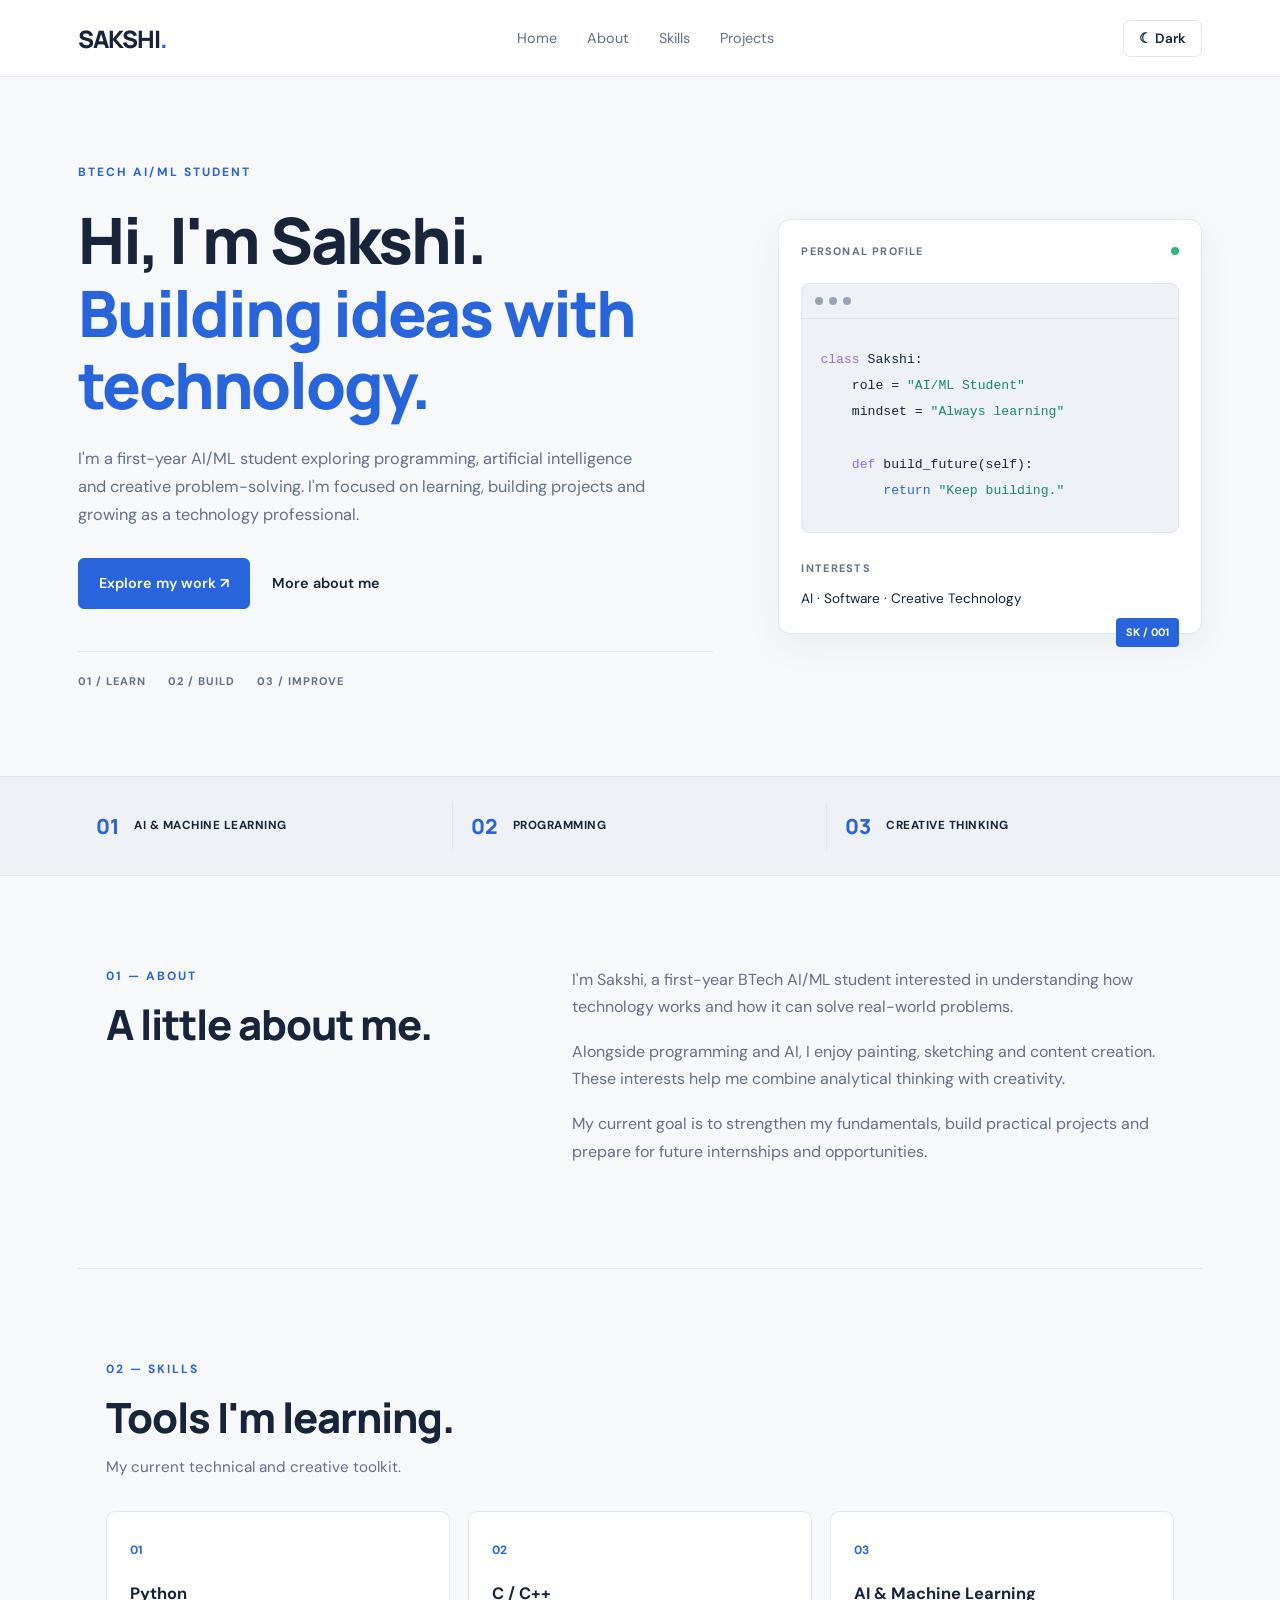
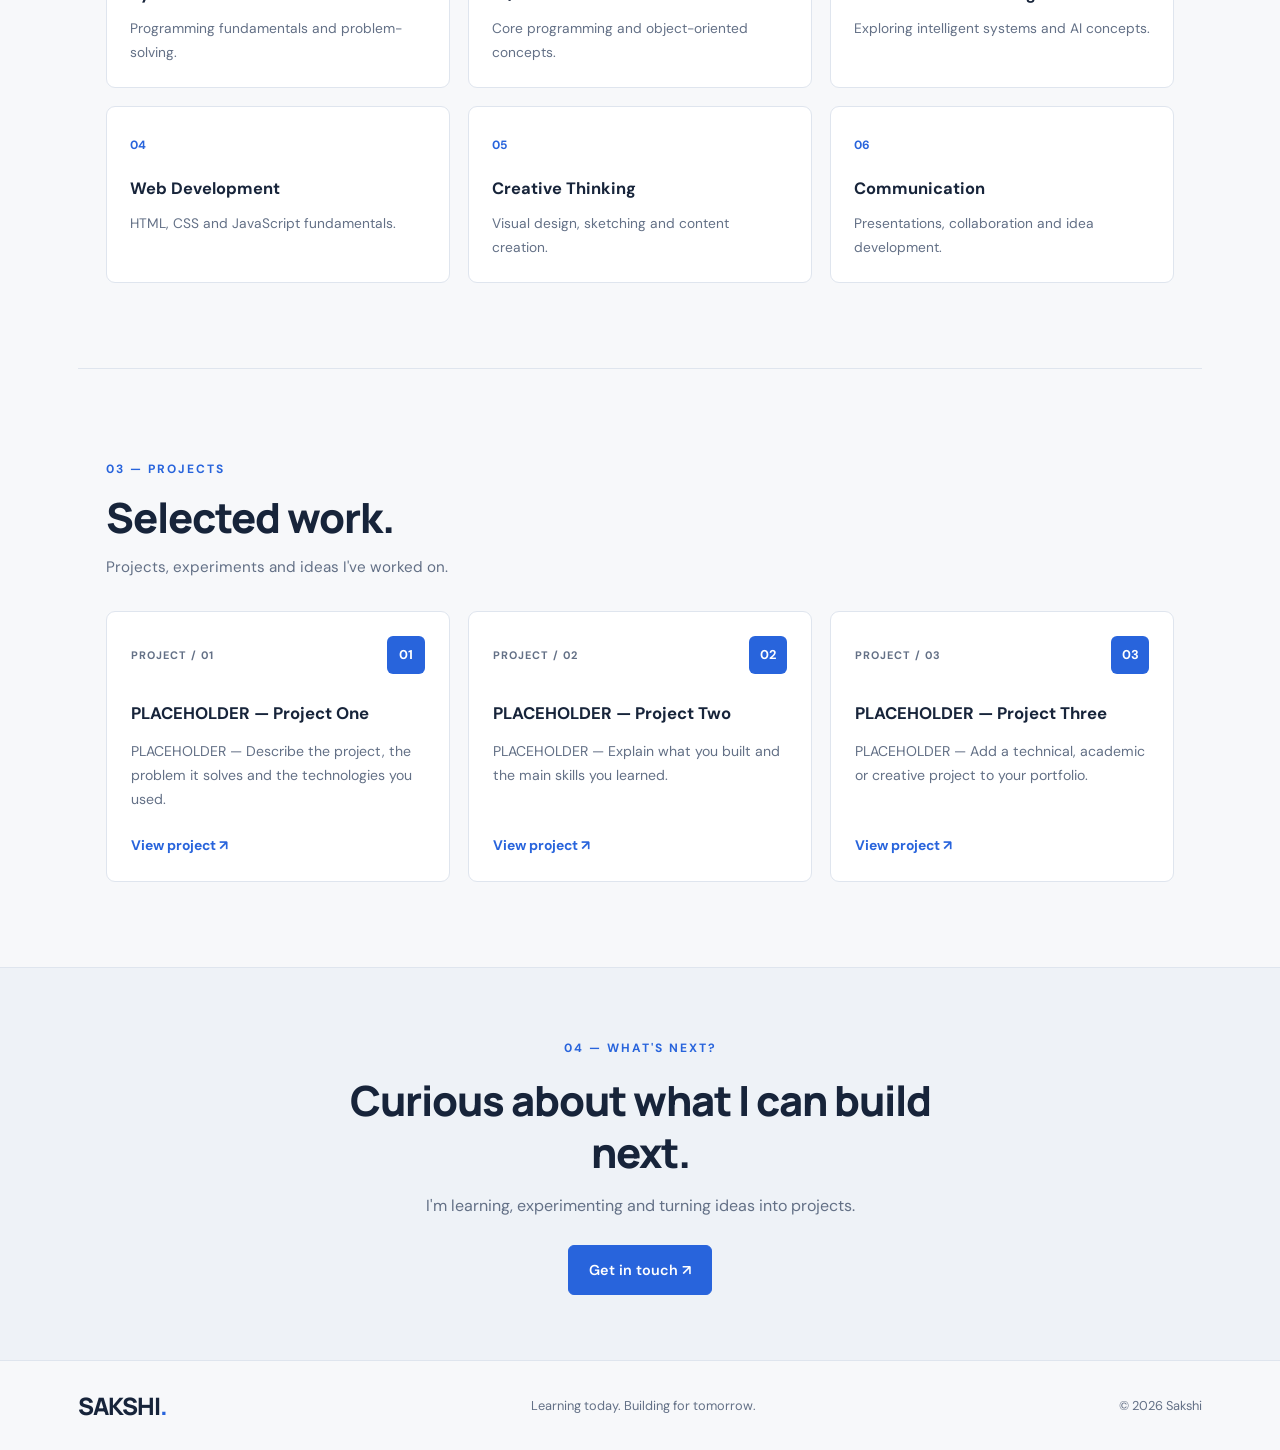
==== index.html @ f251d662 "Add files via upload" ====
<!DOCTYPE html>
<html lang="en">
<head>
    <meta charset="UTF-8">
    <meta name="viewport" content="width=device-width, initial-scale=1.0">
    <meta name="description" content="Sakshi's personal portfolio showcasing AI, technology, skills and projects.">
    <title>Sakshi | AI/ML Student Portfolio</title>
    <link rel="stylesheet" href="style.css">
    <script src="script.js" defer></script>
</head>
<body>

    <header class="site-header">
        <nav class="navbar">
            <a href="#home" class="logo">SAKSHI<span>.</span></a>

            <ul class="nav-links">
                <li><a href="#home">Home</a></li>
                <li><a href="#about">About</a></li>
                <li><a href="#skills">Skills</a></li>
                <li><a href="#projects">Projects</a></li>
            </ul>

            <button id="theme-toggle" type="button">
                <span class="light-label">☾ Dark</span>
                <span class="dark-label">☀ Light</span>
            </button>
        </nav>
    </header>

    <main>
        <section id="home" class="hero">
            <div class="hero-content">
                <p class="eyebrow">BTECH AI/ML STUDENT</p>

                <h1>Hi, I'm Sakshi.<br>
                    <span>Building ideas with technology.</span>
                </h1>

                <p class="hero-description">
                    I'm a first-year AI/ML student exploring programming,
                    artificial intelligence and creative problem-solving.
                    I'm focused on learning, building projects and growing
                    as a technology professional.
                </p>

                <div class="hero-actions">
                    <a href="#projects" class="button">Explore my work ↗</a>
                    <a href="#about" class="secondary-link">More about me</a>
                </div>

                <div class="hero-meta">
                    <span>01 / LEARN</span>
                    <span>02 / BUILD</span>
                    <span>03 / IMPROVE</span>
                </div>
            </div>

            <div class="hero-visual">
                <div class="visual-top">
                    <span>PERSONAL PROFILE</span>
                    <span class="status-dot"></span>
                </div>

                <div class="code-window">
                    <div class="window-controls">
                        <span></span><span></span><span></span>
                    </div>

                    <pre><code><span class="code-purple">class</span> Sakshi:
    role = <span class="code-green">"AI/ML Student"</span>
    mindset = <span class="code-green">"Always learning"</span>

    <span class="code-purple">def</span> build_future(self):
        <span class="code-blue">return</span> <span class="code-green">"Keep building."</span></code></pre>
                </div>

                <div class="visual-bottom">
                    <span>INTERESTS</span>
                    <p>AI · Software · Creative Technology</p>
                </div>

                <div class="visual-index">SK / 001</div>
            </div>
        </section>

        <section class="quick-info">
            <div>
                <span class="info-number">01</span>
                <p>AI & MACHINE LEARNING</p>
            </div>
            <div>
                <span class="info-number">02</span>
                <p>PROGRAMMING</p>
            </div>
            <div>
                <span class="info-number">03</span>
                <p>CREATIVE THINKING</p>
            </div>
        </section>

        <section id="about" class="section about-section">
            <div class="section-heading">
                <span class="section-number">01 — ABOUT</span>
                <h2>A little about me.</h2>
            </div>

            <div class="about-content">
                <p>
                    I'm Sakshi, a first-year BTech AI/ML student interested
                    in understanding how technology works and how it can
                    solve real-world problems.
                </p>

                <p>
                    Alongside programming and AI, I enjoy painting,
                    sketching and content creation. These interests help
                    me combine analytical thinking with creativity.
                </p>

                <p>
                    My current goal is to strengthen my fundamentals,
                    build practical projects and prepare for future
                    internships and opportunities.
                </p>
            </div>
        </section>

        <section id="skills" class="section skills-section">
            <div class="section-heading">
                <span class="section-number">02 — SKILLS</span>
                <h2>Tools I'm learning.</h2>
                <p>My current technical and creative toolkit.</p>
            </div>

            <div class="skills-grid">
                <article class="skill-card">
                    <span class="skill-index">01</span>
                    <h3>Python</h3>
                    <p>Programming fundamentals and problem-solving.</p>
                </article>

                <article class="skill-card">
                    <span class="skill-index">02</span>
                    <h3>C / C++</h3>
                    <p>Core programming and object-oriented concepts.</p>
                </article>

                <article class="skill-card">
                    <span class="skill-index">03</span>
                    <h3>AI & Machine Learning</h3>
                    <p>Exploring intelligent systems and AI concepts.</p>
                </article>

                <article class="skill-card">
                    <span class="skill-index">04</span>
                    <h3>Web Development</h3>
                    <p>HTML, CSS and JavaScript fundamentals.</p>
                </article>

                <article class="skill-card">
                    <span class="skill-index">05</span>
                    <h3>Creative Thinking</h3>
                    <p>Visual design, sketching and content creation.</p>
                </article>

                <article class="skill-card">
                    <span class="skill-index">06</span>
                    <h3>Communication</h3>
                    <p>Presentations, collaboration and idea development.</p>
                </article>
            </div>
        </section>

        <section id="projects" class="section projects-section">
            <div class="section-heading">
                <span class="section-number">03 — PROJECTS</span>
                <h2>Selected work.</h2>
                <p>Projects, experiments and ideas I've worked on.</p>
            </div>

            <div class="projects-grid">
                <article class="project-card">
                    <div class="project-header">
                        <span>PROJECT / 01</span>
                        <span class="project-symbol">01</span>
                    </div>
                    <h3>PLACEHOLDER — Project One</h3>
                    <p>
                        PLACEHOLDER — Describe the project, the problem
                        it solves and the technologies you used.
                    </p>
                    <a href="PLACEHOLDER" target="_blank"
                       rel="noopener noreferrer">View project ↗</a>
                </article>

                <article class="project-card">
                    <div class="project-header">
                        <span>PROJECT / 02</span>
                        <span class="project-symbol">02</span>
                    </div>
                    <h3>PLACEHOLDER — Project Two</h3>
                    <p>
                        PLACEHOLDER — Explain what you built and
                        the main skills you learned.
                    </p>
                    <a href="PLACEHOLDER" target="_blank"
                       rel="noopener noreferrer">View project ↗</a>
                </article>

                <article class="project-card">
                    <div class="project-header">
                        <span>PROJECT / 03</span>
                        <span class="project-symbol">03</span>
                    </div>
                    <h3>PLACEHOLDER — Project Three</h3>
                    <p>
                        PLACEHOLDER — Add a technical, academic
                        or creative project to your portfolio.
                    </p>
                    <a href="PLACEHOLDER" target="_blank"
                       rel="noopener noreferrer">View project ↗</a>
                </article>
            </div>
        </section>

        <section class="contact-section">
            <span class="section-number">04 — WHAT'S NEXT?</span>
            <h2>Curious about what I can build next.</h2>
            <p>I'm learning, experimenting and turning ideas into projects.</p>
            <a href="mailto:PLACEHOLDER" class="button">Get in touch ↗</a>
        </section>
    </main>

    <footer class="site-footer">
        <a href="#home" class="logo">SAKSHI<span>.</span></a>
        <p>Learning today. Building for tomorrow.</p>
        <p>© 2026 Sakshi</p>
    </footer>

</body>
</html>
---- style.css ----
@import url('https://fonts.googleapis.com/css2?family=DM+Sans:wght@400;500;600;700&family=Manrope:wght@400;500;600;700;800&display=swap');

:root {
    --bg: #f7f8fa;
    --surface: #ffffff;
    --surface-alt: #eef2f7;
    --text: #17243a;
    --muted: #637086;
    --accent: #2864dc;
    --accent-hover: #1c4fb7;
    --border: #dfe5ee;
    --shadow: 0 12px 35px rgba(24, 43, 75, 0.06);
}

* {
    margin: 0;
    padding: 0;
    box-sizing: border-box;
}

html {
    scroll-behavior: smooth;
    scroll-padding-top: 95px;
}

body {
    font-family: 'DM Sans', sans-serif;
    background: var(--bg);
    color: var(--text);
    line-height: 1.7;
    transition: background 0.25s, color 0.25s;
}

body.dark {
    --bg: #101722;
    --surface: #182231;
    --surface-alt: #202d40;
    --text: #edf2fa;
    --muted: #b4c0d2;
    --accent: #77a5ff;
    --accent-hover: #9bbcff;
    --border: #303e52;
    --shadow: 0 12px 35px rgba(0, 0, 0, 0.18);
}

a {
    color: inherit;
}

.site-header {
    position: sticky;
    top: 0;
    z-index: 10;
    background: var(--surface);
    border-bottom: 1px solid var(--border);
}

.navbar {
    max-width: 1180px;
    min-height: 76px;
    margin: auto;
    padding: 14px 28px;
    display: flex;
    align-items: center;
    justify-content: space-between;
    gap: 25px;
}

.logo {
    color: var(--text);
    font: 800 1.5rem 'Manrope', sans-serif;
    letter-spacing: -1px;
    text-decoration: none;
}

.logo span {
    color: var(--accent);
}

.nav-links {
    display: flex;
    gap: 30px;
    list-style: none;
}

.nav-links a {
    color: var(--muted);
    font-size: 0.9rem;
    text-decoration: none;
    transition: color 0.2s;
}

.nav-links a:hover {
    color: var(--accent);
}

#theme-toggle {
    padding: 9px 15px;
    border: 1px solid var(--border);
    border-radius: 7px;
    background: var(--surface);
    color: var(--text);
    font: 600 0.85rem 'DM Sans', sans-serif;
    cursor: pointer;
}

#theme-toggle:hover {
    border-color: var(--accent);
}

.dark-label {
    display: none;
}

body.dark .light-label {
    display: none;
}

body.dark .dark-label {
    display: inline;
}

/* Hero */

.hero {
    max-width: 1180px;
    min-height: 520px;
    margin: auto;
    padding: 85px 28px;
    display: grid;
    grid-template-columns: 1.2fr 0.8fr;
    align-items: center;
    gap: 65px;
}

.eyebrow,
.section-number {
    color: var(--accent);
    font-size: 0.75rem;
    font-weight: 700;
    letter-spacing: 2px;
}

.eyebrow {
    margin-bottom: 22px;
}

.hero h1 {
    font: 800 clamp(2.7rem, 5vw, 4.5rem)/1.13 'Manrope', sans-serif;
    letter-spacing: -2px;
    margin-bottom: 24px;
}

.hero h1 span {
    color: var(--accent);
}

.hero-description {
    max-width: 570px;
    color: var(--muted);
    font-size: 1.02rem;
    margin-bottom: 30px;
}

.hero-actions {
    display: flex;
    align-items: center;
    flex-wrap: wrap;
    gap: 22px;
}

.button {
    display: inline-block;
    padding: 12px 20px;
    background: var(--accent);
    color: #ffffff;
    border: 1px solid var(--accent);
    border-radius: 6px;
    font-size: 0.9rem;
    font-weight: 600;
    text-decoration: none;
    transition: background 0.2s, transform 0.2s;
}

body.dark .button {
    color: #101722;
}

.button:hover {
    background: var(--accent-hover);
    border-color: var(--accent-hover);
    transform: translateY(-2px);
}

.secondary-link {
    color: var(--text);
    font-size: 0.9rem;
    font-weight: 600;
    text-decoration: none;
}

.secondary-link:hover {
    color: var(--accent);
}

.hero-meta {
    display: flex;
    flex-wrap: wrap;
    gap: 22px;
    margin-top: 42px;
    padding-top: 20px;
    border-top: 1px solid var(--border);
}

.hero-meta span {
    color: var(--muted);
    font-size: 0.69rem;
    font-weight: 700;
    letter-spacing: 1px;
}

/* Technical visual */

.hero-visual {
    position: relative;
    padding: 22px;
    border: 1px solid var(--border);
    border-radius: 12px;
    background: var(--surface);
    box-shadow: var(--shadow);
}

.visual-top,
.visual-bottom {
    display: flex;
    justify-content: space-between;
    align-items: center;
    gap: 10px;
}

.visual-top {
    margin-bottom: 22px;
    color: var(--muted);
    font-size: 0.68rem;
    font-weight: 700;
    letter-spacing: 1.2px;
}

.status-dot {
    width: 8px;
    height: 8px;
    background: #31b77a;
    border-radius: 50%;
}

.code-window {
    overflow: hidden;
    border: 1px solid var(--border);
    border-radius: 8px;
    background: var(--surface-alt);
}

.window-controls {
    display: flex;
    gap: 6px;
    padding: 13px;
    border-bottom: 1px solid var(--border);
}

.window-controls span {
    width: 8px;
    height: 8px;
    background: var(--muted);
    opacity: 0.6;
    border-radius: 50%;
}

.code-window pre {
    overflow-x: auto;
    padding: 28px 18px;
    font: 0.82rem/2 'Courier New', monospace;
    color: var(--text);
}

.code-purple {
    color: #9b6be8;
}

.code-green {
    color: #188a68;
}

.code-blue {
    color: #2864dc;
}

body.dark .code-purple {
    color: #c5a3ff;
}

body.dark .code-green {
    color: #77d9b4;
}

body.dark .code-blue {
    color: #86adff;
}

.visual-bottom {
    display: block;
    margin-top: 20px;
}

.visual-bottom span {
    color: var(--muted);
    font-size: 0.68rem;
    font-weight: 700;
    letter-spacing: 1.3px;
}

.visual-bottom p {
    margin-top: 7px;
    font-size: 0.85rem;
}

.visual-index {
    position: absolute;
    bottom: -14px;
    right: 22px;
    padding: 5px 10px;
    background: var(--accent);
    color: #ffffff;
    border-radius: 4px;
    font-size: 0.68rem;
    font-weight: 700;
}

/* Quick info strip */

.quick-info {
    display: grid;
    grid-template-columns: repeat(3, 1fr);
    background: var(--surface-alt);
    border-top: 1px solid var(--border);
    border-bottom: 1px solid var(--border);
    padding: 25px max(28px, calc((100% - 1124px) / 2));
}

.quick-info > div {
    display: flex;
    align-items: center;
    gap: 15px;
    padding: 10px 18px;
    border-right: 1px solid var(--border);
}

.quick-info > div:last-child {
    border-right: none;
}

.info-number {
    color: var(--accent);
    font: 800 1.3rem 'Manrope', sans-serif;
}

.quick-info p {
    font-size: 0.73rem;
    font-weight: 700;
    letter-spacing: 0.5px;
}

/* Common sections */

.section {
    max-width: 1124px;
    margin: auto;
    padding: 85px 28px;
}

.section-heading {
    margin-bottom: 30px;
}

.section-heading h2,
.contact-section h2 {
    margin-top: 10px;
    font: 800 clamp(1.9rem, 4vw, 2.6rem)/1.25 'Manrope', sans-serif;
    letter-spacing: -1px;
}

.section-heading > p {
    margin-top: 12px;
    color: var(--muted);
    font-size: 0.95rem;
}

/* About */

.about-section {
    display: grid;
    grid-template-columns: 0.8fr 1.2fr;
    gap: 65px;
    border-bottom: 1px solid var(--border);
}

.about-content {
    padding-top: 5px;
}

.about-content p {
    margin-bottom: 18px;
    color: var(--muted);
}

/* Skills */

.skills-section {
    border-bottom: 1px solid var(--border);
}

.skills-grid {
    display: grid;
    grid-template-columns: repeat(3, minmax(0, 1fr));
    gap: 18px;
}

.skill-card {
    padding: 23px;
    border: 1px solid var(--border);
    border-radius: 9px;
    background: var(--surface);
    transition: border-color 0.2s, transform 0.2s;
}

.skill-card:hover {
    border-color: var(--accent);
    transform: translateY(-3px);
}

.skill-index {
    display: inline-block;
    margin-bottom: 20px;
    color: var(--accent);
    font-size: 0.75rem;
    font-weight: 700;
}

.skill-card h3 {
    margin-bottom: 9px;
    font-size: 1.03rem;
}

.skill-card p {
    color: var(--muted);
    font-size: 0.86rem;
}

/* Projects */

.projects-grid {
    display: grid;
    grid-template-columns: repeat(3, minmax(0, 1fr));
    gap: 18px;
}

.project-card {
    display: flex;
    flex-direction: column;
    align-items: flex-start;
    padding: 24px;
    background: var(--surface);
    border: 1px solid var(--border);
    border-radius: 9px;
    transition: border-color 0.2s, transform 0.2s;
}

.project-card:hover {
    border-color: var(--accent);
    transform: translateY(-4px);
}

.project-header {
    display: flex;
    align-items: center;
    justify-content: space-between;
    width: 100%;
    margin-bottom: 25px;
}

.project-header > span:first-child {
    color: var(--muted);
    font-size: 0.68rem;
    font-weight: 700;
    letter-spacing: 1px;
}

.project-symbol {
    display: grid;
    place-items: center;
    width: 38px;
    height: 38px;
    border-radius: 6px;
    background: var(--accent);
    color: #ffffff;
    font-size: 0.8rem;
    font-weight: 700;
}

body.dark .project-symbol {
    color: #101722;
}

.project-card h3 {
    margin-bottom: 12px;
    font-size: 1.05rem;
}

.project-card p {
    flex-grow: 1;
    margin-bottom: 22px;
    color: var(--muted);
    font-size: 0.88rem;
}

.project-card a {
    color: var(--accent);
    font-size: 0.87rem;
    font-weight: 700;
    text-decoration: none;
}

.project-card a:hover {
    text-decoration: underline;
}

/* Contact */

.contact-section {
    padding: 65px 25px;
    text-align: center;
    background: var(--surface-alt);
    border-top: 1px solid var(--border);
    border-bottom: 1px solid var(--border);
}

.contact-section h2 {
    max-width: 650px;
    margin: 14px auto;
}

.contact-section > p {
    margin: 12px auto 25px;
    color: var(--muted);
}

/* Footer */

.site-footer {
    max-width: 1180px;
    margin: auto;
    padding: 28px;
    display: flex;
    align-items: center;
    justify-content: space-between;
    flex-wrap: wrap;
    gap: 15px;
}

.site-footer p {
    color: var(--muted);
    font-size: 0.8rem;
}

/* Responsive layout */

@media (max-width: 850px) {
    .navbar {
        flex-wrap: wrap;
        gap: 16px;
    }

    .nav-links {
        order: 3;
        width: 100%;
        justify-content: center;
        flex-wrap: wrap;
        gap: 20px;
    }

    .hero {
        grid-template-columns: 1fr;
        gap: 45px;
        padding-top: 65px;
    }

    .hero-visual {
        max-width: 540px;
        width: 100%;
        margin: auto;
    }

    .about-section {
        grid-template-columns: 1fr;
        gap: 10px;
    }

    .skills-grid {
        grid-template-columns: repeat(2, minmax(0, 1fr));
    }

    .projects-grid {
        grid-template-columns: repeat(2, minmax(0, 1fr));
    }

    .quick-info {
        padding: 20px;
    }

    .quick-info > div {
        padding: 8px;
    }

    .quick-info p {
        font-size: 0.65rem;
    }
}

@media (max-width: 520px) {
    .navbar {
        padding: 14px 18px;
    }

    .logo {
        font-size: 1.3rem;
    }

    #theme-toggle {
        padding: 8px 10px;
        font-size: 0.78rem;
    }

    .nav-links {
        gap: 18px;
    }

    .nav-links a {
        font-size: 0.82rem;
    }

    .hero {
        padding: 55px 22px;
    }

    .hero h1 {
        font-size: 2.55rem;
        letter-spacing: -1.3px;
    }

    .hero-meta {
        gap: 12px;
    }

    .hero-meta span {
        font-size: 0.61rem;
    }

    .quick-info {
        grid-template-columns: 1fr;
        padding: 12px 22px;
    }

    .quick-info > div {
        border-right: none;
        border-bottom: 1px solid var(--border);
        padding: 12px 5px;
    }

    .quick-info > div:last-child {
        border-bottom: none;
    }

    .quick-info p {
        font-size: 0.72rem;
    }

    .section {
        padding: 60px 22px;
    }

    .skills-grid,
    .projects-grid {
        grid-template-columns: 1fr;
    }

    .contact-section {
        padding: 50px 22px;
    }

    .site-footer {
        flex-direction: column;
        text-align: center;
    }
}
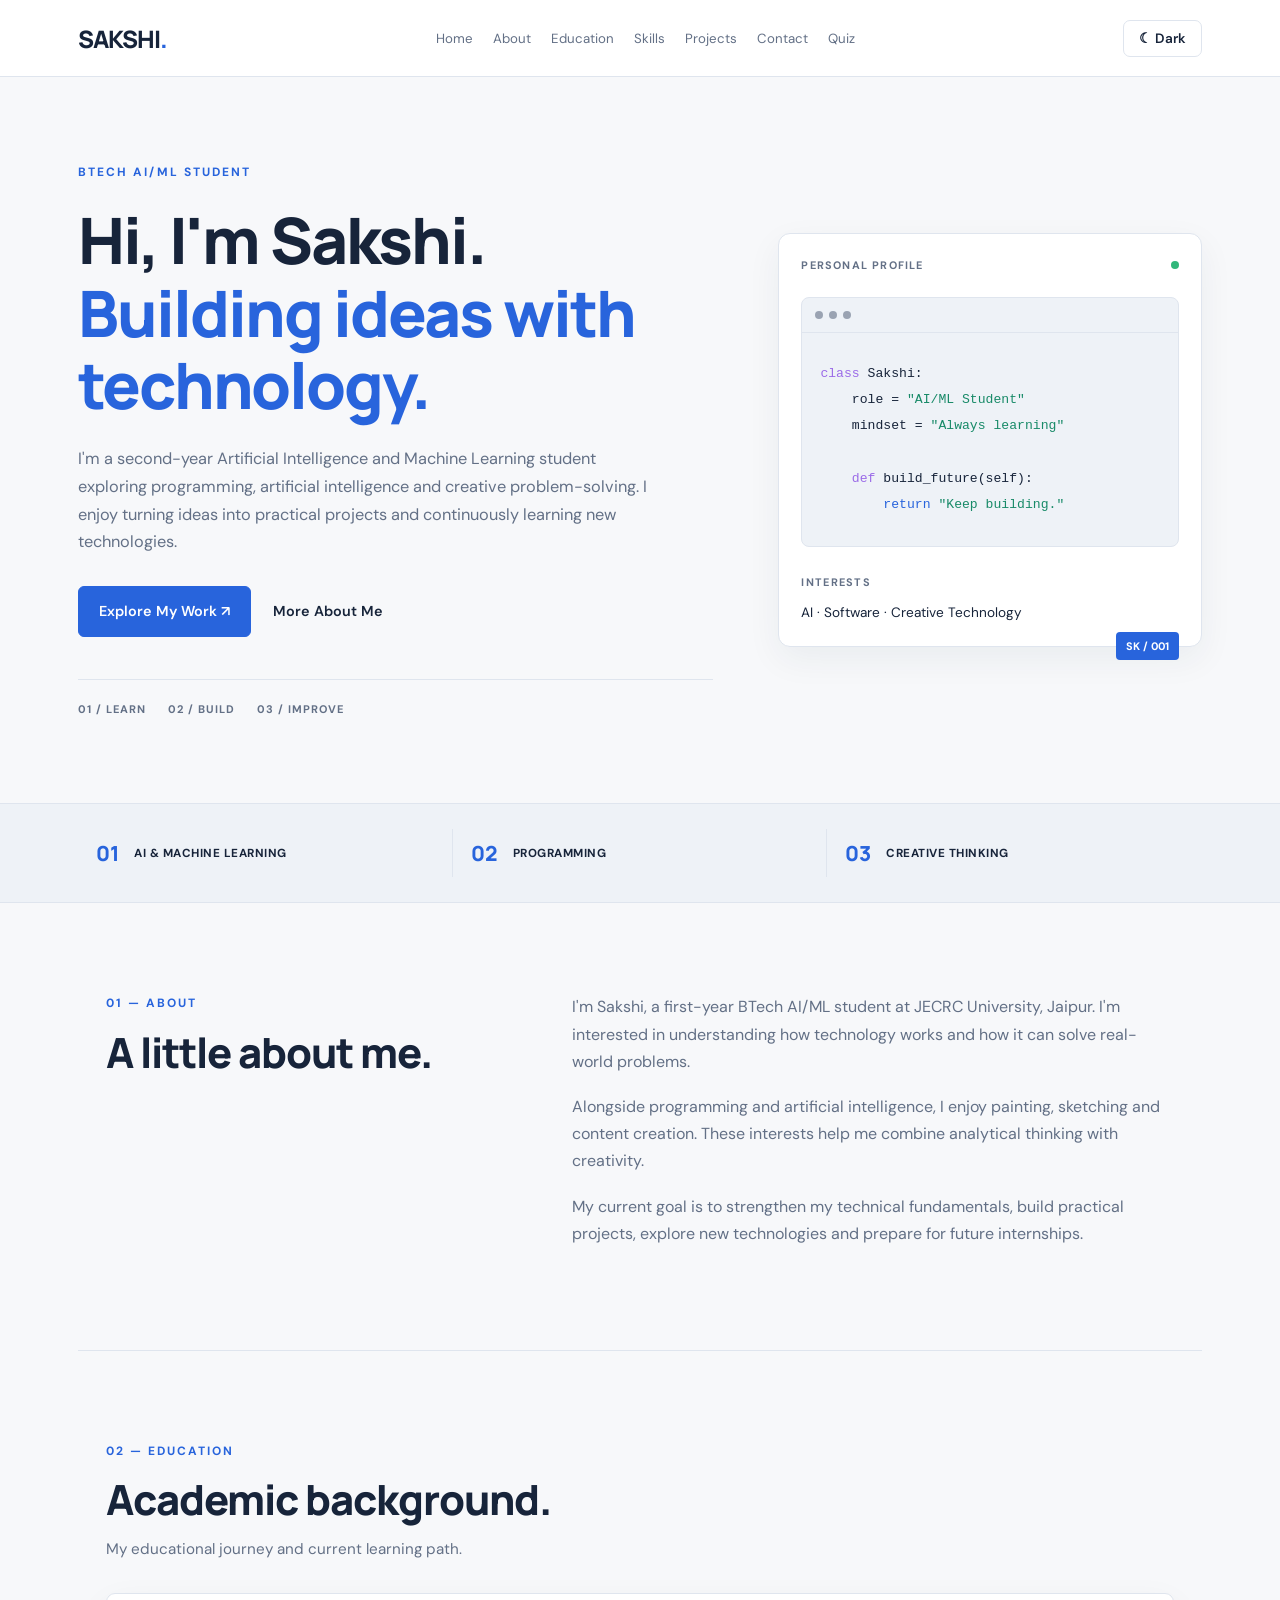
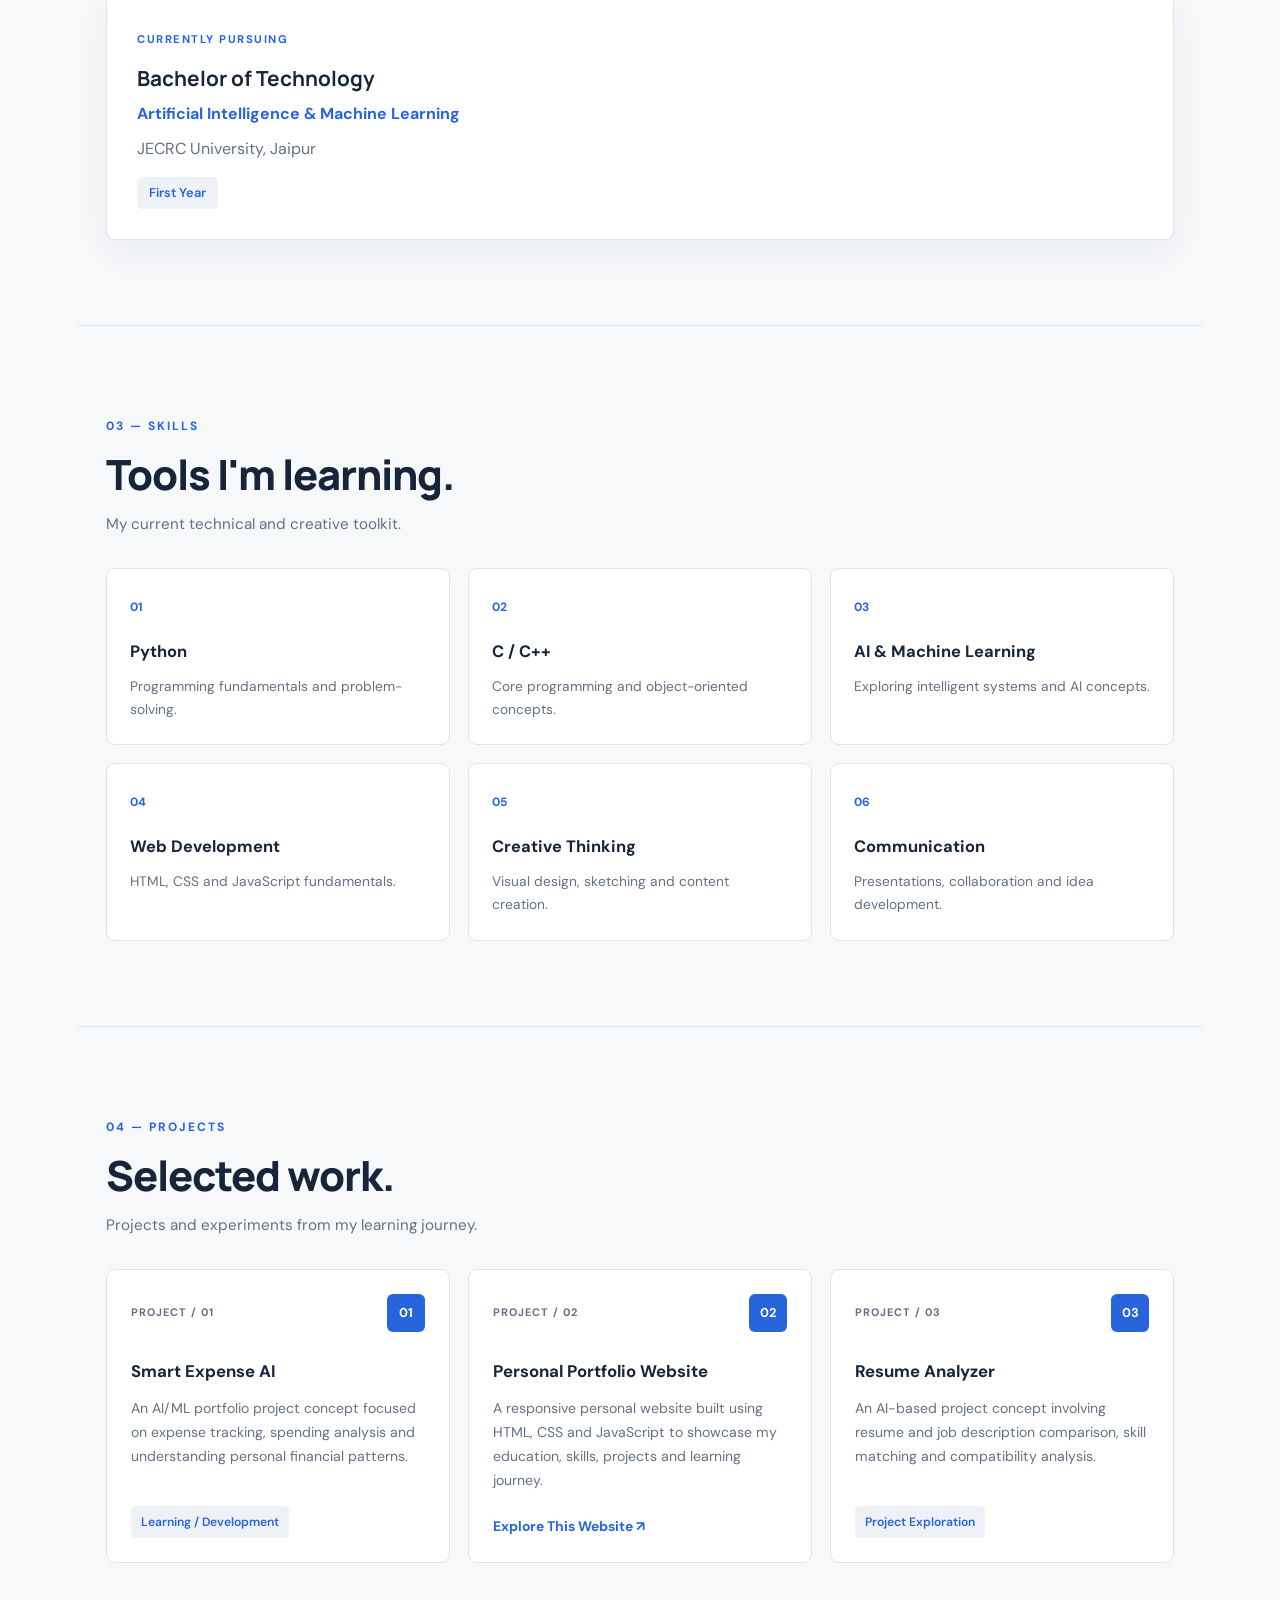
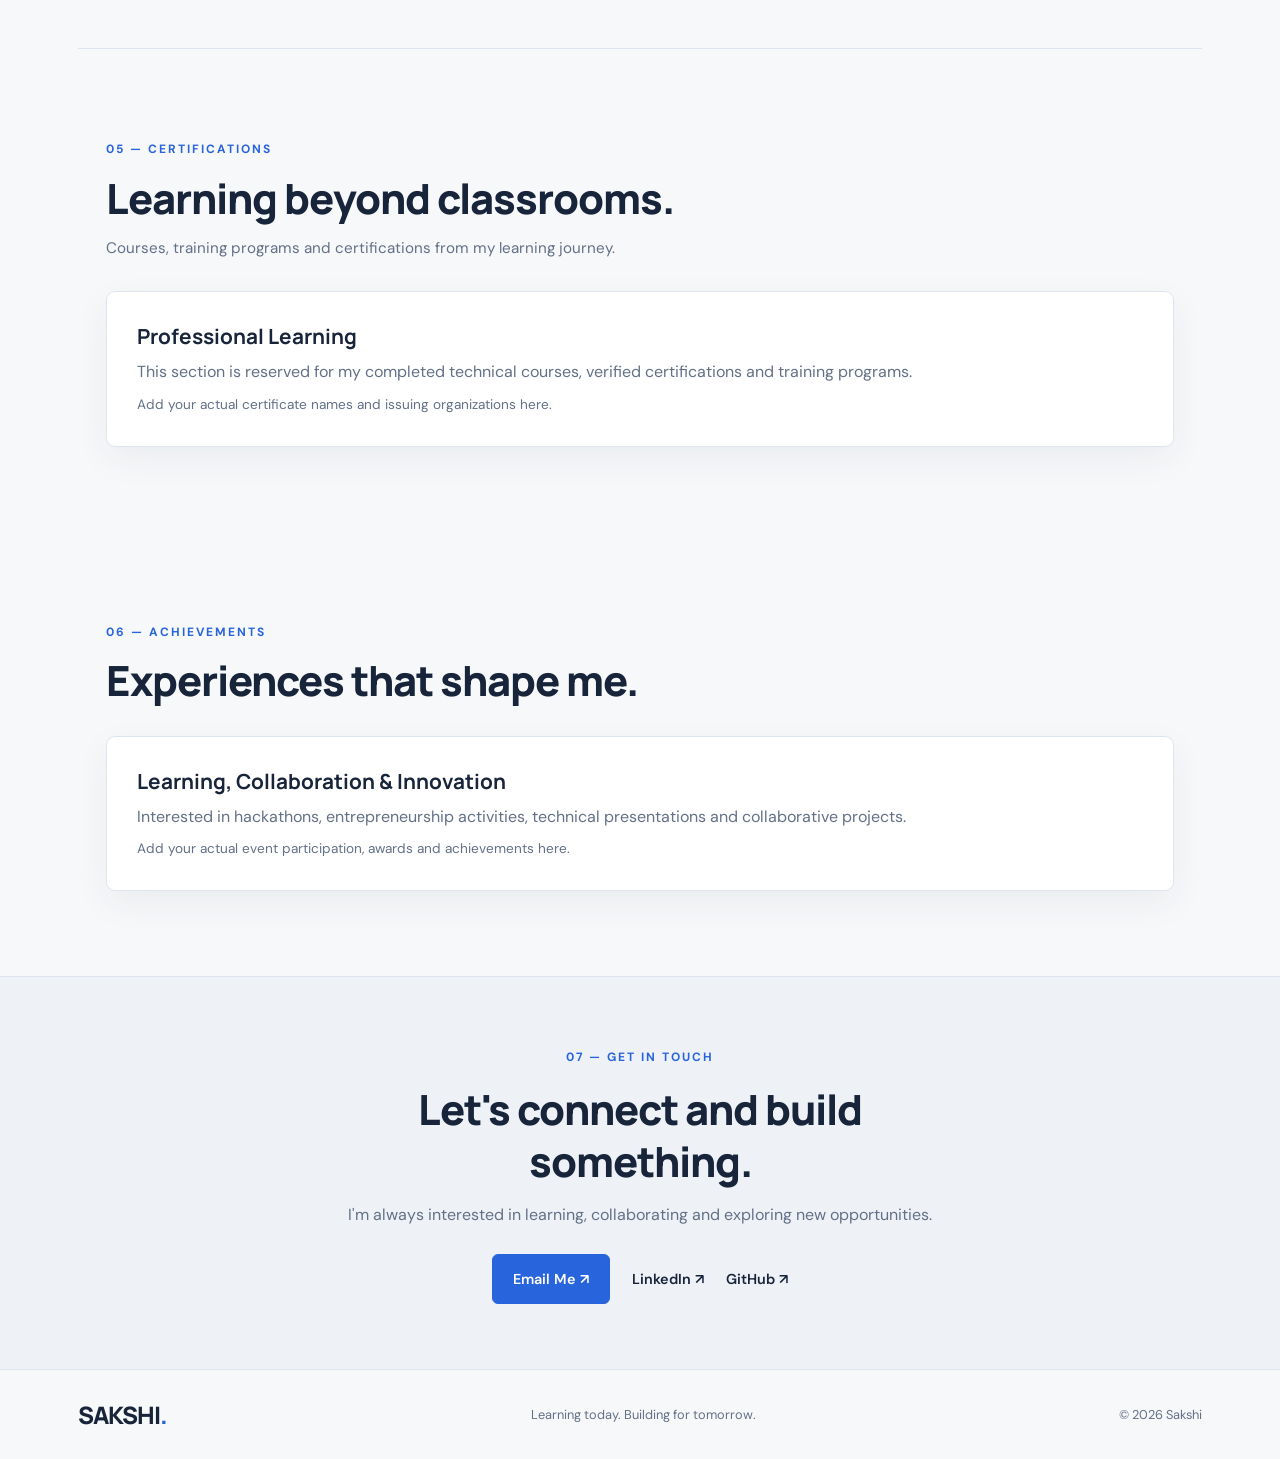
==== commit 518bad1e: "Add files via upload" ====
--- a/index.html
+++ b/index.html
@@ -1,243 +1,347 @@
+
 
 <!DOCTYPE html>
 <html lang="en">
 <head>
     <meta charset="UTF-8">
     <meta name="viewport" content="width=device-width, initial-scale=1.0">
-    <meta name="description" content="Sakshi's personal portfolio showcasing AI, technology, skills and projects.">
+    <meta name="description" content="Sakshi's personal portfolio - BTech AI/ML student, developer and creative thinker.">
     <title>Sakshi | AI/ML Student Portfolio</title>
     <link rel="stylesheet" href="style.css">
     <script src="script.js" defer></script>
 </head>
+
 <body>
 
-    <header class="site-header">
-        <nav class="navbar">
-            <a href="#home" class="logo">SAKSHI<span>.</span></a>
-
-            <ul class="nav-links">
-                <li><a href="#home">Home</a></li>
-                <li><a href="#about">About</a></li>
-                <li><a href="#skills">Skills</a></li>
-                <li><a href="#projects">Projects</a></li>
-            </ul>
-
-            <button id="theme-toggle" type="button">
-                <span class="light-label">☾ Dark</span>
-                <span class="dark-label">☀ Light</span>
-            </button>
-        </nav>
-    </header>
-
-    <main>
-        <section id="home" class="hero">
-            <div class="hero-content">
-                <p class="eyebrow">BTECH AI/ML STUDENT</p>
-
-                <h1>Hi, I'm Sakshi.<br>
-                    <span>Building ideas with technology.</span>
-                </h1>
-
-                <p class="hero-description">
-                    I'm a first-year AI/ML student exploring programming,
-                    artificial intelligence and creative problem-solving.
-                    I'm focused on learning, building projects and growing
-                    as a technology professional.
-                </p>
-
-                <div class="hero-actions">
-                    <a href="#projects" class="button">Explore my work ↗</a>
-                    <a href="#about" class="secondary-link">More about me</a>
+<header class="site-header">
+    <nav class="navbar">
+        <a href="#home" class="logo">SAKSHI<span>.</span></a>
+
+        <ul class="nav-links">
+            <li><a href="#home">Home</a></li>
+            <li><a href="#about">About</a></li>
+            <li><a href="#education">Education</a></li>
+            <li><a href="#skills">Skills</a></li>
+            <li><a href="#projects">Projects</a></li>
+            <li><a href="#contact">Contact</a></li>
+            <li><a href="quiz.html">Quiz</a></li>
+        </ul>
+
+        <button id="theme-toggle" type="button" aria-label="Toggle dark mode">
+            <span class="light-label">☾ Dark</span>
+            <span class="dark-label">☀ Light</span>
+        </button>
+    </nav>
+</header>
+
+<main>
+
+    <!-- HOME -->
+    <section id="home" class="hero">
+        <div class="hero-content">
+            <p class="eyebrow">BTECH AI/ML STUDENT</p>
+
+            <h1>
+                Hi, I'm Sakshi.<br>
+                <span>Building ideas with technology.</span>
+            </h1>
+
+            <p class="hero-description">
+                I'm a second-year Artificial Intelligence and Machine Learning
+                student exploring programming, artificial intelligence and
+                creative problem-solving. I enjoy turning ideas into practical
+                projects and continuously learning new technologies.
+            </p>
+
+            <div class="hero-actions">
+                <a href="#projects" class="button">Explore My Work ↗</a>
+                <a href="#about" class="secondary-link">More About Me</a>
+            </div>
+
+            <div class="hero-meta">
+                <span>01 / LEARN</span>
+                <span>02 / BUILD</span>
+                <span>03 / IMPROVE</span>
+            </div>
+        </div>
+
+        <div class="hero-visual">
+            <div class="visual-top">
+                <span>PERSONAL PROFILE</span>
+                <span class="status-dot"></span>
+            </div>
+
+            <div class="code-window">
+                <div class="window-controls">
+                    <span></span><span></span><span></span>
                 </div>
 
-                <div class="hero-meta">
-                    <span>01 / LEARN</span>
-                    <span>02 / BUILD</span>
-                    <span>03 / IMPROVE</span>
-                </div>
-            </div>
-
-            <div class="hero-visual">
-                <div class="visual-top">
-                    <span>PERSONAL PROFILE</span>
-                    <span class="status-dot"></span>
-                </div>
-
-                <div class="code-window">
-                    <div class="window-controls">
-                        <span></span><span></span><span></span>
-                    </div>
-
-                    <pre><code><span class="code-purple">class</span> Sakshi:
+                <pre><code><span class="code-purple">class</span> Sakshi:
     role = <span class="code-green">"AI/ML Student"</span>
     mindset = <span class="code-green">"Always learning"</span>
 
     <span class="code-purple">def</span> build_future(self):
         <span class="code-blue">return</span> <span class="code-green">"Keep building."</span></code></pre>
+            </div>
+
+            <div class="visual-bottom">
+                <span>INTERESTS</span>
+                <p>AI · Software · Creative Technology</p>
+            </div>
+
+            <div class="visual-index">SK / 001</div>
+        </div>
+    </section>
+
+    <!-- QUICK INFO -->
+    <section class="quick-info">
+        <div>
+            <span class="info-number">01</span>
+            <p>AI & MACHINE LEARNING</p>
+        </div>
+        <div>
+            <span class="info-number">02</span>
+            <p>PROGRAMMING</p>
+        </div>
+        <div>
+            <span class="info-number">03</span>
+            <p>CREATIVE THINKING</p>
+        </div>
+    </section>
+
+    <!-- ABOUT -->
+    <section id="about" class="section about-section">
+        <div class="section-heading">
+            <span class="section-number">01 — ABOUT</span>
+            <h2>A little about me.</h2>
+        </div>
+
+        <div class="about-content">
+            <p>
+                I'm Sakshi, a first-year BTech AI/ML student at JECRC University,
+                Jaipur. I'm interested in understanding how technology works
+                and how it can solve real-world problems.
+            </p>
+
+            <p>
+                Alongside programming and artificial intelligence, I enjoy
+                painting, sketching and content creation. These interests
+                help me combine analytical thinking with creativity.
+            </p>
+
+            <p>
+                My current goal is to strengthen my technical fundamentals,
+                build practical projects, explore new technologies and
+                prepare for future internships.
+            </p>
+        </div>
+    </section>
+
+    <!-- EDUCATION -->
+    <section id="education" class="section education-section">
+        <div class="section-heading">
+            <span class="section-number">02 — EDUCATION</span>
+            <h2>Academic background.</h2>
+            <p>My educational journey and current learning path.</p>
+        </div>
+
+        <div class="education-card">
+            <span class="card-tag">CURRENTLY PURSUING</span>
+            <h3>Bachelor of Technology</h3>
+            <h4>Artificial Intelligence & Machine Learning</h4>
+            <p>JECRC University, Jaipur</p>
+            <span class="education-year">First Year</span>
+        </div>
+    </section>
+
+    <!-- SKILLS -->
+    <section id="skills" class="section skills-section">
+        <div class="section-heading">
+            <span class="section-number">03 — SKILLS</span>
+            <h2>Tools I'm learning.</h2>
+            <p>My current technical and creative toolkit.</p>
+        </div>
+
+        <div class="skills-grid">
+            <article class="skill-card">
+                <span class="skill-index">01</span>
+                <h3>Python</h3>
+                <p>Programming fundamentals and problem-solving.</p>
+            </article>
+
+            <article class="skill-card">
+                <span class="skill-index">02</span>
+                <h3>C / C++</h3>
+                <p>Core programming and object-oriented concepts.</p>
+            </article>
+
+            <article class="skill-card">
+                <span class="skill-index">03</span>
+                <h3>AI & Machine Learning</h3>
+                <p>Exploring intelligent systems and AI concepts.</p>
+            </article>
+
+            <article class="skill-card">
+                <span class="skill-index">04</span>
+                <h3>Web Development</h3>
+                <p>HTML, CSS and JavaScript fundamentals.</p>
+            </article>
+
+            <article class="skill-card">
+                <span class="skill-index">05</span>
+                <h3>Creative Thinking</h3>
+                <p>Visual design, sketching and content creation.</p>
+            </article>
+
+            <article class="skill-card">
+                <span class="skill-index">06</span>
+                <h3>Communication</h3>
+                <p>Presentations, collaboration and idea development.</p>
+            </article>
+        </div>
+    </section>
+
+    <!-- PROJECTS -->
+    <section id="projects" class="section projects-section">
+        <div class="section-heading">
+            <span class="section-number">04 — PROJECTS</span>
+            <h2>Selected work.</h2>
+            <p>Projects and experiments from my learning journey.</p>
+        </div>
+
+        <div class="projects-grid">
+
+            <article class="project-card">
+                <div class="project-header">
+                    <span>PROJECT / 01</span>
+                    <span class="project-symbol">01</span>
                 </div>
 
-                <div class="visual-bottom">
-                    <span>INTERESTS</span>
-                    <p>AI · Software · Creative Technology</p>
+                <h3>Smart Expense AI</h3>
+
+                <p>
+                    An AI/ML portfolio project concept focused on expense
+                    tracking, spending analysis and understanding personal
+                    financial patterns.
+                </p>
+
+                <span class="project-status">Learning / Development</span>
+            </article>
+
+            <article class="project-card">
+                <div class="project-header">
+                    <span>PROJECT / 02</span>
+                    <span class="project-symbol">02</span>
                 </div>
 
-                <div class="visual-index">SK / 001</div>
-            </div>
-        </section>
-
-        <section class="quick-info">
-            <div>
-                <span class="info-number">01</span>
-                <p>AI & MACHINE LEARNING</p>
-            </div>
-            <div>
-                <span class="info-number">02</span>
-                <p>PROGRAMMING</p>
-            </div>
-            <div>
-                <span class="info-number">03</span>
-                <p>CREATIVE THINKING</p>
-            </div>
-        </section>
-
-        <section id="about" class="section about-section">
-            <div class="section-heading">
-                <span class="section-number">01 — ABOUT</span>
-                <h2>A little about me.</h2>
-            </div>
-
-            <div class="about-content">
+                <h3>Personal Portfolio Website</h3>
+
                 <p>
-                    I'm Sakshi, a first-year BTech AI/ML student interested
-                    in understanding how technology works and how it can
-                    solve real-world problems.
+                    A responsive personal website built using HTML, CSS
+                    and JavaScript to showcase my education, skills,
+                    projects and learning journey.
                 </p>
 
+                <a href="#home">Explore This Website ↗</a>
+            </article>
+
+            <article class="project-card">
+                <div class="project-header">
+                    <span>PROJECT / 03</span>
+                    <span class="project-symbol">03</span>
+                </div>
+
+                <h3>Resume Analyzer</h3>
+
                 <p>
-                    Alongside programming and AI, I enjoy painting,
-                    sketching and content creation. These interests help
-                    me combine analytical thinking with creativity.
+                    An AI-based project concept involving resume and job
+                    description comparison, skill matching and
+                    compatibility analysis.
                 </p>
 
-                <p>
-                    My current goal is to strengthen my fundamentals,
-                    build practical projects and prepare for future
-                    internships and opportunities.
-                </p>
-            </div>
-        </section>
-
-        <section id="skills" class="section skills-section">
-            <div class="section-heading">
-                <span class="section-number">02 — SKILLS</span>
-                <h2>Tools I'm learning.</h2>
-                <p>My current technical and creative toolkit.</p>
-            </div>
-
-            <div class="skills-grid">
-                <article class="skill-card">
-                    <span class="skill-index">01</span>
-                    <h3>Python</h3>
-                    <p>Programming fundamentals and problem-solving.</p>
-                </article>
-
-                <article class="skill-card">
-                    <span class="skill-index">02</span>
-                    <h3>C / C++</h3>
-                    <p>Core programming and object-oriented concepts.</p>
-                </article>
-
-                <article class="skill-card">
-                    <span class="skill-index">03</span>
-                    <h3>AI & Machine Learning</h3>
-                    <p>Exploring intelligent systems and AI concepts.</p>
-                </article>
-
-                <article class="skill-card">
-                    <span class="skill-index">04</span>
-                    <h3>Web Development</h3>
-                    <p>HTML, CSS and JavaScript fundamentals.</p>
-                </article>
-
-                <article class="skill-card">
-                    <span class="skill-index">05</span>
-                    <h3>Creative Thinking</h3>
-                    <p>Visual design, sketching and content creation.</p>
-                </article>
-
-                <article class="skill-card">
-                    <span class="skill-index">06</span>
-                    <h3>Communication</h3>
-                    <p>Presentations, collaboration and idea development.</p>
-                </article>
-            </div>
-        </section>
-
-        <section id="projects" class="section projects-section">
-            <div class="section-heading">
-                <span class="section-number">03 — PROJECTS</span>
-                <h2>Selected work.</h2>
-                <p>Projects, experiments and ideas I've worked on.</p>
-            </div>
-
-            <div class="projects-grid">
-                <article class="project-card">
-                    <div class="project-header">
-                        <span>PROJECT / 01</span>
-                        <span class="project-symbol">01</span>
-                    </div>
-                    <h3>PLACEHOLDER — Project One</h3>
-                    <p>
-                        PLACEHOLDER — Describe the project, the problem
-                        it solves and the technologies you used.
-                    </p>
-                    <a href="PLACEHOLDER" target="_blank"
-                       rel="noopener noreferrer">View project ↗</a>
-                </article>
-
-                <article class="project-card">
-                    <div class="project-header">
-                        <span>PROJECT / 02</span>
-                        <span class="project-symbol">02</span>
-                    </div>
-                    <h3>PLACEHOLDER — Project Two</h3>
-                    <p>
-                        PLACEHOLDER — Explain what you built and
-                        the main skills you learned.
-                    </p>
-                    <a href="PLACEHOLDER" target="_blank"
-                       rel="noopener noreferrer">View project ↗</a>
-                </article>
-
-                <article class="project-card">
-                    <div class="project-header">
-                        <span>PROJECT / 03</span>
-                        <span class="project-symbol">03</span>
-                    </div>
-                    <h3>PLACEHOLDER — Project Three</h3>
-                    <p>
-                        PLACEHOLDER — Add a technical, academic
-                        or creative project to your portfolio.
-                    </p>
-                    <a href="PLACEHOLDER" target="_blank"
-                       rel="noopener noreferrer">View project ↗</a>
-                </article>
-            </div>
-        </section>
-
-        <section class="contact-section">
-            <span class="section-number">04 — WHAT'S NEXT?</span>
-            <h2>Curious about what I can build next.</h2>
-            <p>I'm learning, experimenting and turning ideas into projects.</p>
-            <a href="mailto:PLACEHOLDER" class="button">Get in touch ↗</a>
-        </section>
-    </main>
-
-    <footer class="site-footer">
-        <a href="#home" class="logo">SAKSHI<span>.</span></a>
-        <p>Learning today. Building for tomorrow.</p>
-        <p>© 2026 Sakshi</p>
-    </footer>
+                <span class="project-status">Project Exploration</span>
+            </article>
+
+        </div>
+    </section>
+
+    <!-- CERTIFICATIONS -->
+    <section id="certifications" class="section">
+        <div class="section-heading">
+            <span class="section-number">05 — CERTIFICATIONS</span>
+            <h2>Learning beyond classrooms.</h2>
+            <p>
+                Courses, training programs and certifications from my
+                learning journey.
+            </p>
+        </div>
+
+        <div class="info-card">
+            <h3>Professional Learning</h3>
+            <p>
+                This section is reserved for my completed technical
+                courses, verified certifications and training programs.
+            </p>
+            <p class="muted-text">
+                Add your actual certificate names and issuing organizations here.
+            </p>
+        </div>
+    </section>
+
+    <!-- ACHIEVEMENTS -->
+    <section id="achievements" class="section">
+        <div class="section-heading">
+            <span class="section-number">06 — ACHIEVEMENTS</span>
+            <h2>Experiences that shape me.</h2>
+        </div>
+
+        <div class="info-card">
+            <h3>Learning, Collaboration & Innovation</h3>
+            <p>
+                Interested in hackathons, entrepreneurship activities,
+                technical presentations and collaborative projects.
+            </p>
+            <p class="muted-text">
+                Add your actual event participation, awards and achievements here.
+            </p>
+        </div>
+    </section>
+
+    <!-- CONTACT -->
+    <section id="contact" class="contact-section">
+        <span class="section-number">07 — GET IN TOUCH</span>
+
+        <h2>Let's connect and build something.</h2>
+
+        <p>
+            I'm always interested in learning, collaborating and
+            exploring new opportunities.
+        </p>
+
+        <div class="contact-links">
+            <a href="mailto:YOUR_EMAIL@example.com" class="button">
+                Email Me ↗
+            </a>
+
+            <a href="YOUR_LINKEDIN_URL" target="_blank"
+               rel="noopener noreferrer" class="secondary-link">
+                LinkedIn ↗
+            </a>
+
+            <a href="YOUR_GITHUB_URL" target="_blank"
+               rel="noopener noreferrer" class="secondary-link">
+                GitHub ↗
+            </a>
+        </div>
+    </section>
+
+</main>
+
+<footer class="site-footer">
+    <a href="#home" class="logo">SAKSHI<span>.</span></a>
+    <p>Learning today. Building for tomorrow.</p>
+    <p>© 2026 Sakshi</p>
+</footer>
 
 </body>
-</html>+</html>
--- a/style.css
+++ b/style.css
@@ -1,3 +1,4 @@
+
 
 @import url('https://fonts.googleapis.com/css2?family=DM+Sans:wght@400;500;600;700&family=Manrope:wght@400;500;600;700;800&display=swap');
 
@@ -21,7 +22,7 @@
 
 html {
     scroll-behavior: smooth;
-    scroll-padding-top: 95px;
+    scroll-padding-top: 100px;
 }
 
 body {
@@ -48,10 +49,16 @@
     color: inherit;
 }
 
+button {
+    font-family: inherit;
+}
+
+/* NAVIGATION */
+
 .site-header {
     position: sticky;
     top: 0;
-    z-index: 10;
+    z-index: 100;
     background: var(--surface);
     border-bottom: 1px solid var(--border);
 }
@@ -64,7 +71,7 @@
     display: flex;
     align-items: center;
     justify-content: space-between;
-    gap: 25px;
+    gap: 20px;
 }
 
 .logo {
@@ -72,6 +79,7 @@
     font: 800 1.5rem 'Manrope', sans-serif;
     letter-spacing: -1px;
     text-decoration: none;
+    flex-shrink: 0;
 }
 
 .logo span {
@@ -80,13 +88,15 @@
 
 .nav-links {
     display: flex;
-    gap: 30px;
+    align-items: center;
+    gap: 20px;
     list-style: none;
+    flex-wrap: wrap;
 }
 
 .nav-links a {
     color: var(--muted);
-    font-size: 0.9rem;
+    font-size: 0.83rem;
     text-decoration: none;
     transition: color 0.2s;
 }
@@ -103,6 +113,7 @@
     color: var(--text);
     font: 600 0.85rem 'DM Sans', sans-serif;
     cursor: pointer;
+    flex-shrink: 0;
 }
 
 #theme-toggle:hover {
@@ -121,7 +132,7 @@
     display: inline;
 }
 
-/* Hero */
+/* HERO */
 
 .hero {
     max-width: 1180px;
@@ -163,7 +174,8 @@
     margin-bottom: 30px;
 }
 
-.hero-actions {
+.hero-actions,
+.contact-links {
     display: flex;
     align-items: center;
     flex-wrap: wrap;
@@ -181,6 +193,7 @@
     font-weight: 600;
     text-decoration: none;
     transition: background 0.2s, transform 0.2s;
+    cursor: pointer;
 }
 
 body.dark .button {
@@ -220,7 +233,7 @@
     letter-spacing: 1px;
 }
 
-/* Technical visual */
+/* CODE WINDOW */
 
 .hero-visual {
     position: relative;
@@ -336,7 +349,7 @@
     font-weight: 700;
 }
 
-/* Quick info strip */
+/* QUICK INFO */
 
 .quick-info {
     display: grid;
@@ -370,7 +383,7 @@
     letter-spacing: 0.5px;
 }
 
-/* Common sections */
+/* COMMON SECTIONS */
 
 .section {
     max-width: 1124px;
@@ -395,7 +408,7 @@
     font-size: 0.95rem;
 }
 
-/* About */
+/* ABOUT */
 
 .about-section {
     display: grid;
@@ -413,7 +426,63 @@
     color: var(--muted);
 }
 
-/* Skills */
+/* EDUCATION */
+
+.education-section {
+    border-bottom: 1px solid var(--border);
+}
+
+.education-card,
+.info-card {
+    padding: 30px;
+    border: 1px solid var(--border);
+    border-radius: 9px;
+    background: var(--surface);
+    box-shadow: var(--shadow);
+}
+
+.card-tag {
+    display: inline-block;
+    margin-bottom: 15px;
+    color: var(--accent);
+    font-size: 0.7rem;
+    font-weight: 700;
+    letter-spacing: 1.5px;
+}
+
+.education-card h3,
+.info-card h3 {
+    font: 700 1.3rem 'Manrope', sans-serif;
+    margin-bottom: 8px;
+}
+
+.education-card h4 {
+    color: var(--accent);
+    margin-bottom: 8px;
+}
+
+.education-card p,
+.info-card p {
+    color: var(--muted);
+    margin-top: 7px;
+}
+
+.education-year {
+    display: inline-block;
+    margin-top: 15px;
+    padding: 5px 12px;
+    border-radius: 5px;
+    background: var(--surface-alt);
+    color: var(--accent);
+    font-size: 0.8rem;
+    font-weight: 600;
+}
+
+.muted-text {
+    font-size: 0.85rem;
+}
+
+/* SKILLS */
 
 .skills-section {
     border-bottom: 1px solid var(--border);
@@ -456,7 +525,11 @@
     font-size: 0.86rem;
 }
 
-/* Projects */
+/* PROJECTS */
+
+.projects-section {
+    border-bottom: 1px solid var(--border);
+}
 
 .projects-grid {
     display: grid;
@@ -534,7 +607,16 @@
     text-decoration: underline;
 }
 
-/* Contact */
+.project-status {
+    padding: 6px 10px;
+    background: var(--surface-alt);
+    color: var(--accent);
+    font-size: 0.76rem;
+    font-weight: 600;
+    border-radius: 5px;
+}
+
+/* CONTACT */
 
 .contact-section {
     padding: 65px 25px;
@@ -554,7 +636,11 @@
     color: var(--muted);
 }
 
-/* Footer */
+.contact-links {
+    justify-content: center;
+}
+
+/* FOOTER */
 
 .site-footer {
     max-width: 1180px;
@@ -572,22 +658,124 @@
     font-size: 0.8rem;
 }
 
-/* Responsive layout */
-
-@media (max-width: 850px) {
+/* QUIZ */
+
+.quiz-section {
+    min-height: 70vh;
+}
+
+.quiz-container {
+    max-width: 720px;
+    margin: 0 auto;
+    padding: 30px;
+    border: 1px solid var(--border);
+    border-radius: 12px;
+    background: var(--surface);
+    box-shadow: var(--shadow);
+}
+
+.quiz-progress {
+    width: 100%;
+    height: 7px;
+    margin: 15px 0 25px;
+    overflow: hidden;
+    border-radius: 20px;
+    background: var(--surface-alt);
+}
+
+.quiz-progress-bar {
+    width: 20%;
+    height: 100%;
+    background: var(--accent);
+    transition: width 0.3s;
+}
+
+.quiz-question {
+    margin-bottom: 22px;
+    font: 700 1.35rem 'Manrope', sans-serif;
+}
+
+.quiz-option {
+    display: block;
+    width: 100%;
+    margin: 12px 0;
+    padding: 14px;
+    text-align: left;
+    border: 1px solid var(--border);
+    border-radius: 7px;
+    background: var(--surface);
+    color: var(--text);
+    font-size: 0.95rem;
+    cursor: pointer;
+    transition: 0.2s;
+}
+
+.quiz-option:hover:not(:disabled) {
+    border-color: var(--accent);
+    background: var(--surface-alt);
+}
+
+.quiz-option:disabled {
+    cursor: default;
+}
+
+.quiz-option.correct {
+    border-color: #16a34a;
+    background: rgba(22, 163, 74, 0.10);
+}
+
+.quiz-option.incorrect {
+    border-color: #dc4444;
+    background: rgba(220, 68, 68, 0.10);
+}
+
+.quiz-feedback {
+    min-height: 30px;
+    margin: 18px 0;
+    color: var(--accent);
+    font-weight: 600;
+}
+
+.quiz-controls {
+    display: flex;
+    justify-content: space-between;
+    align-items: center;
+    gap: 15px;
+}
+
+.quiz-result {
+    text-align: center;
+}
+
+.quiz-result h2 {
+    margin-bottom: 15px;
+}
+
+.quiz-result .result-score {
+    color: var(--accent);
+    font: 800 3rem 'Manrope', sans-serif;
+    margin: 15px 0;
+}
+
+[hidden] {
+    display: none !important;
+}
+
+/* RESPONSIVE DESIGN */
+
+@media (max-width: 1000px) {
     .navbar {
         flex-wrap: wrap;
-        gap: 16px;
     }
 
     .nav-links {
         order: 3;
         width: 100%;
         justify-content: center;
-        flex-wrap: wrap;
-        gap: 20px;
-    }
-
+    }
+}
+
+@media (max-width: 850px) {
     .hero {
         grid-template-columns: 1fr;
         gap: 45px;
@@ -641,11 +829,11 @@
     }
 
     .nav-links {
-        gap: 18px;
+        gap: 15px;
     }
 
     .nav-links a {
-        font-size: 0.82rem;
+        font-size: 0.78rem;
     }
 
     .hero {
@@ -701,4 +889,8 @@
         flex-direction: column;
         text-align: center;
     }
-}+
+    .quiz-container {
+        padding: 20px;
+    }
+}
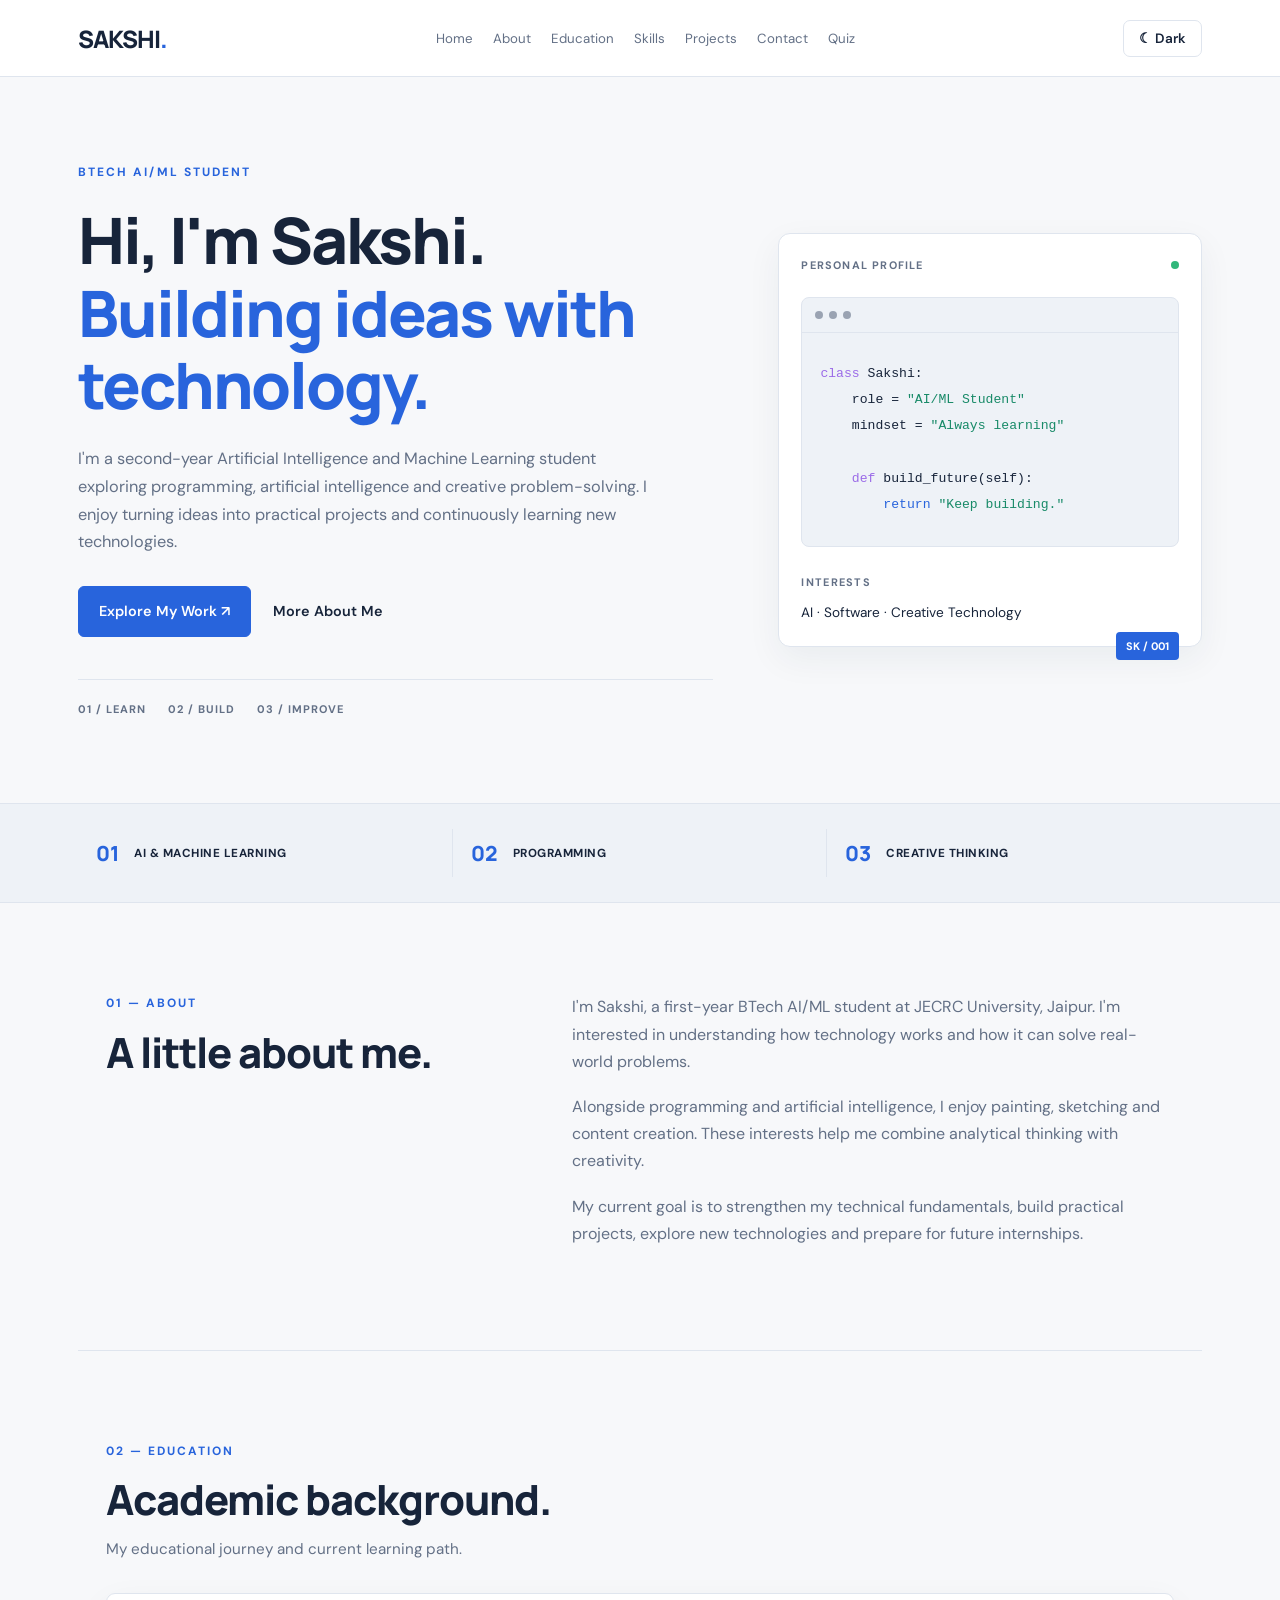
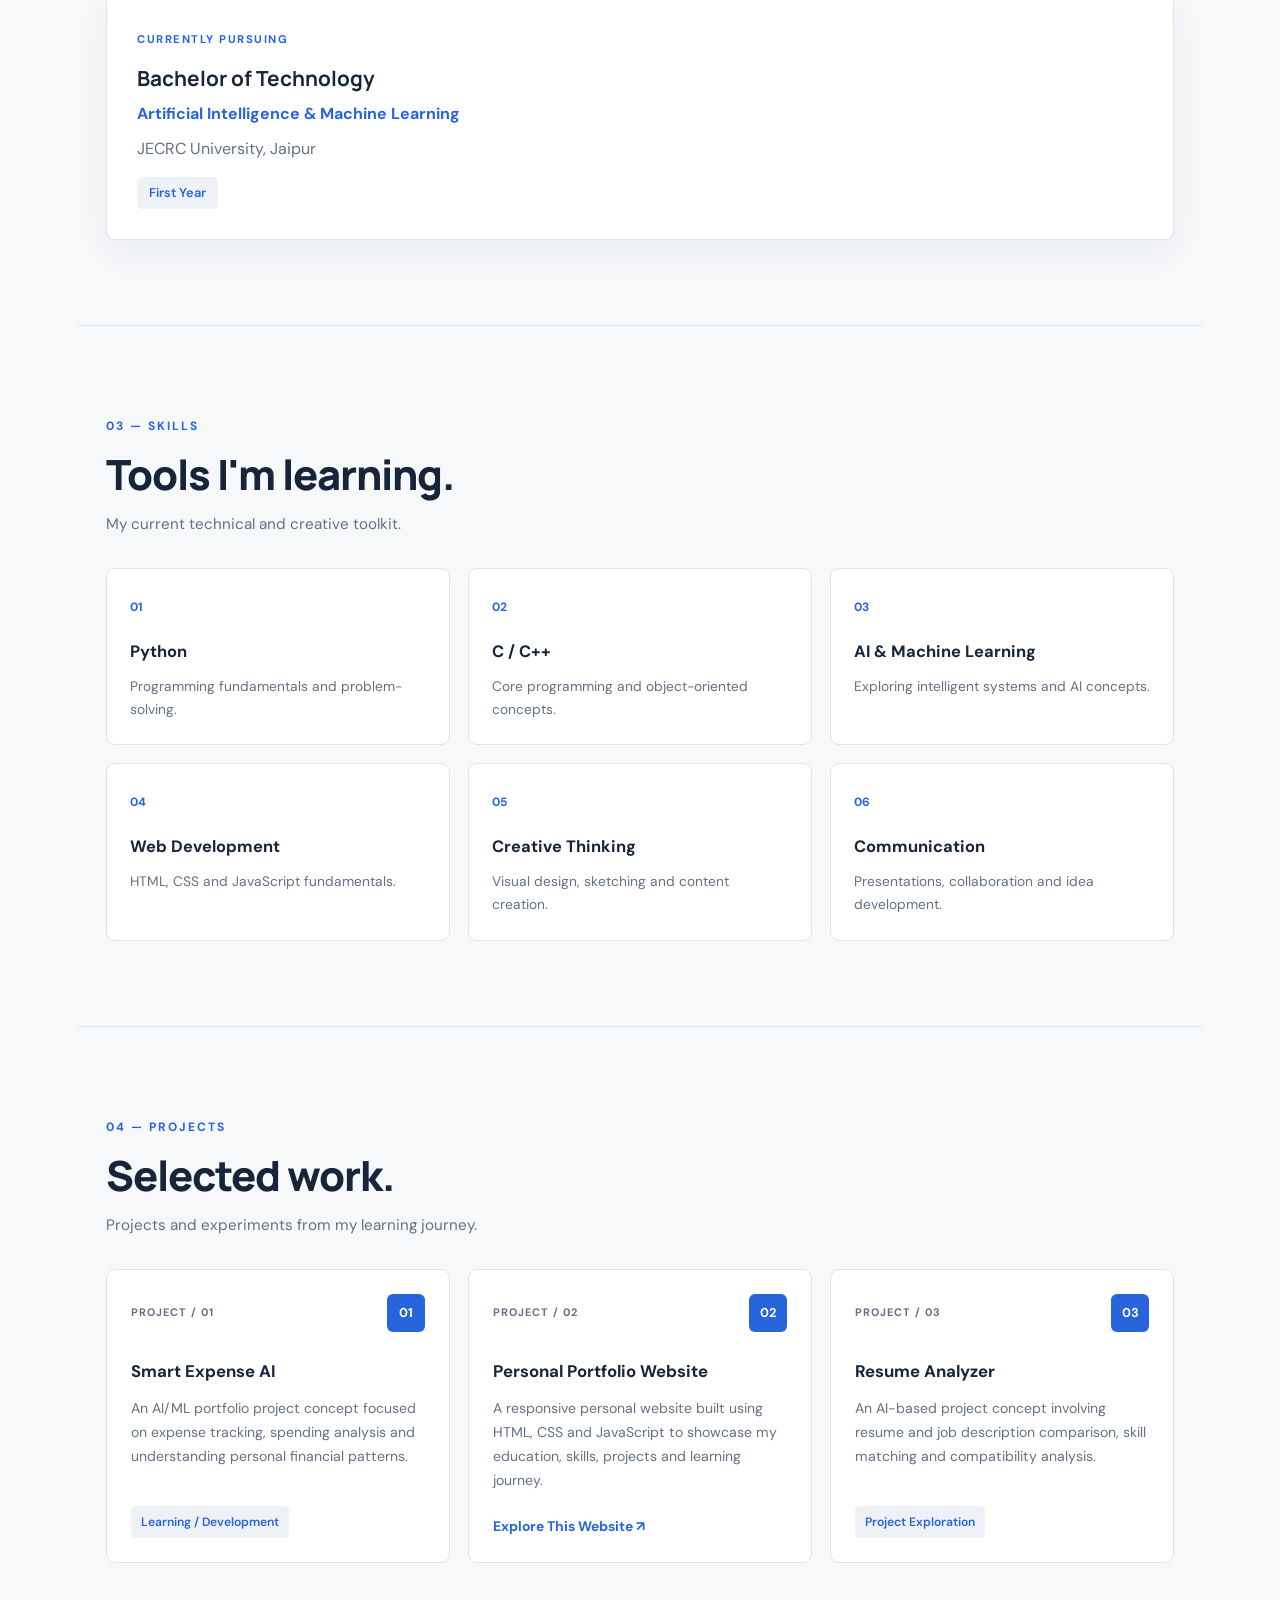
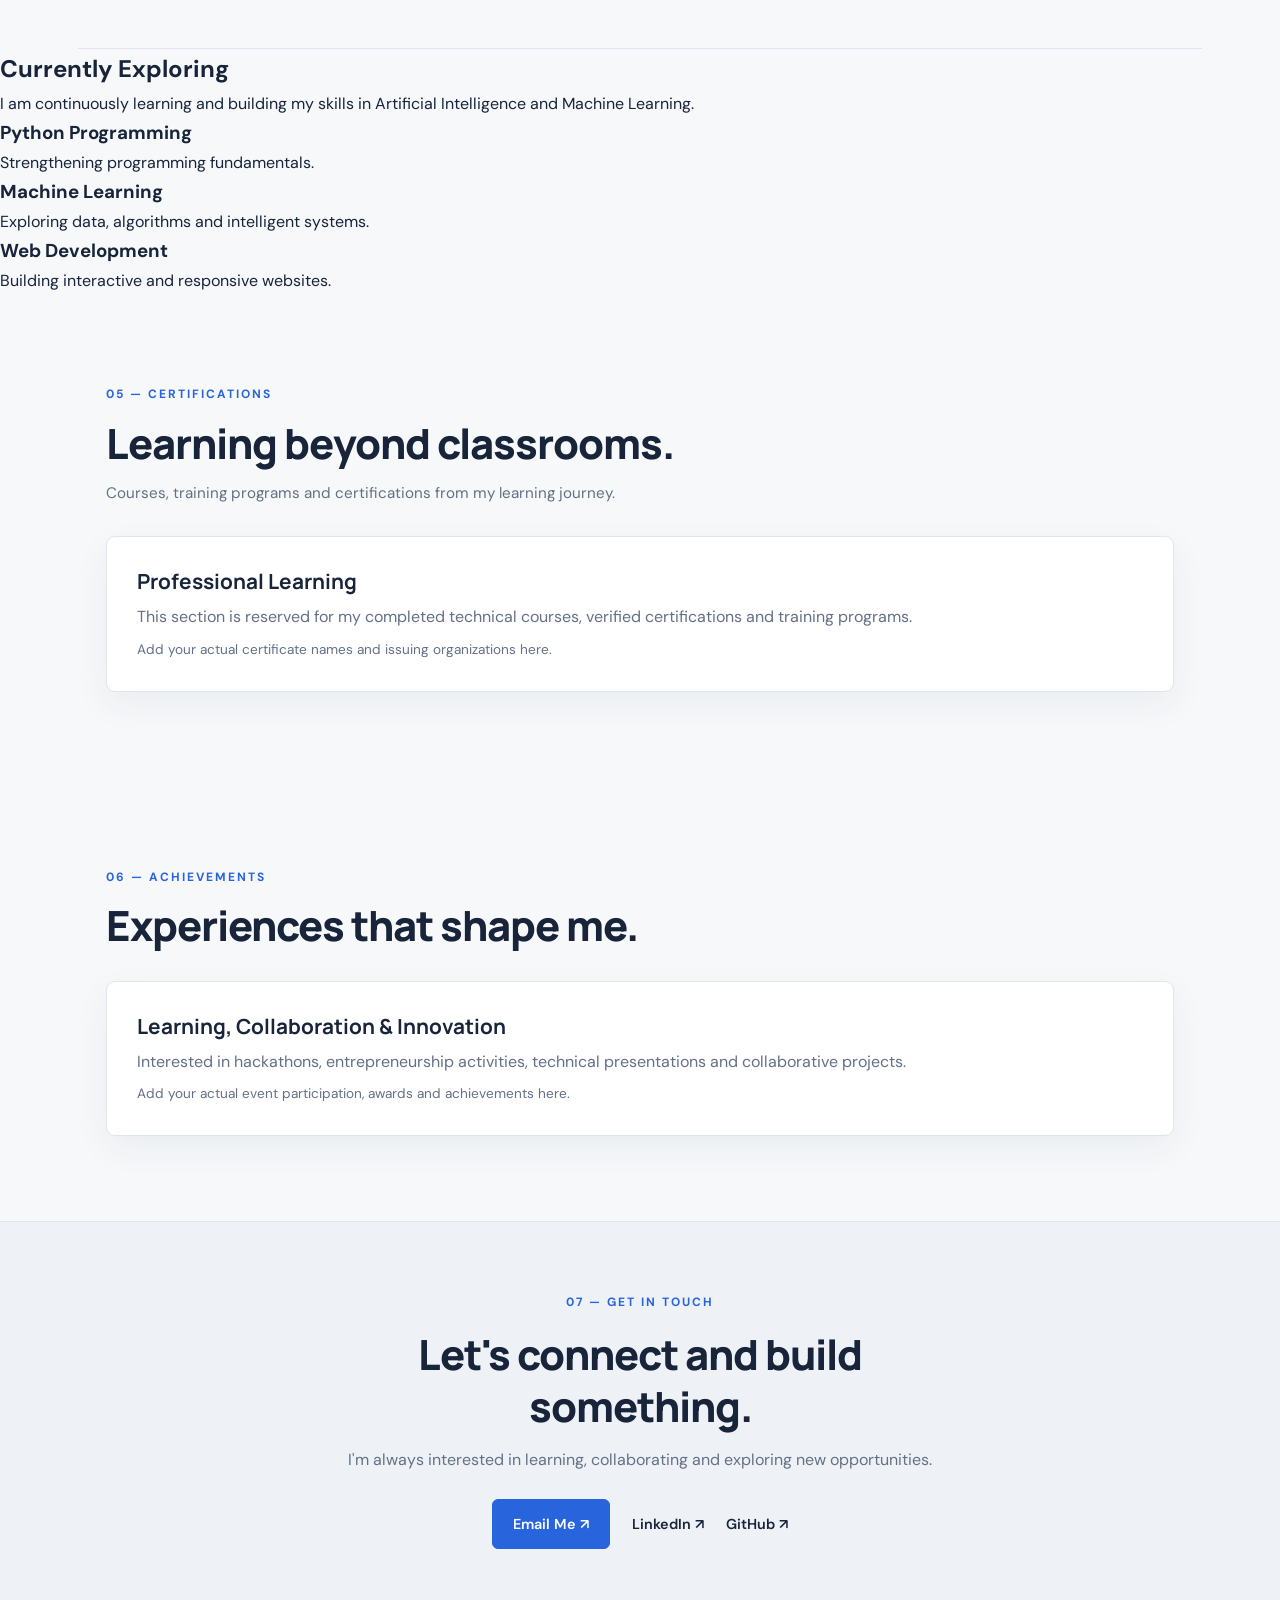
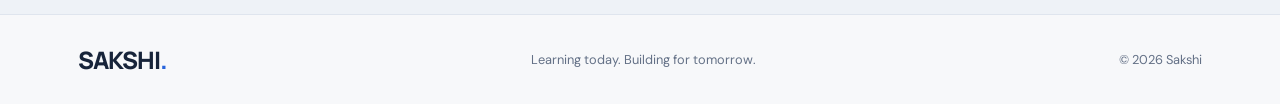
==== commit d1f6b96e: "Add 'Currently Exploring' section to portfolio Added a new section for currently exploring topics in" ====
--- a/index.html
+++ b/index.html
@@ -264,6 +264,33 @@
 
         </div>
     </section>
+    
+<section id="currently-exploring" class="exploring">
+  <h2>Currently Exploring</h2>
+  <p>
+    I am continuously learning and building my
+    skills in Artificial Intelligence and Machine
+    Learning.
+  </p>
+
+  <div class="exploring-items">
+    <div class="exploring-card">
+      <h3>Python Programming</h3>
+      <p>Strengthening programming fundamentals.</p>
+    </div>
+
+    <div class="exploring-card">
+      <h3>Machine Learning</h3>
+      <p>Exploring data, algorithms and intelligent systems.</p>
+    </div>
+
+    <div class="exploring-card">
+      <h3>Web Development</h3>
+      <p>Building interactive and responsive websites.</p>
+    </div>
+  </div>
+</section>
+
 
     <!-- CERTIFICATIONS -->
     <section id="certifications" class="section">
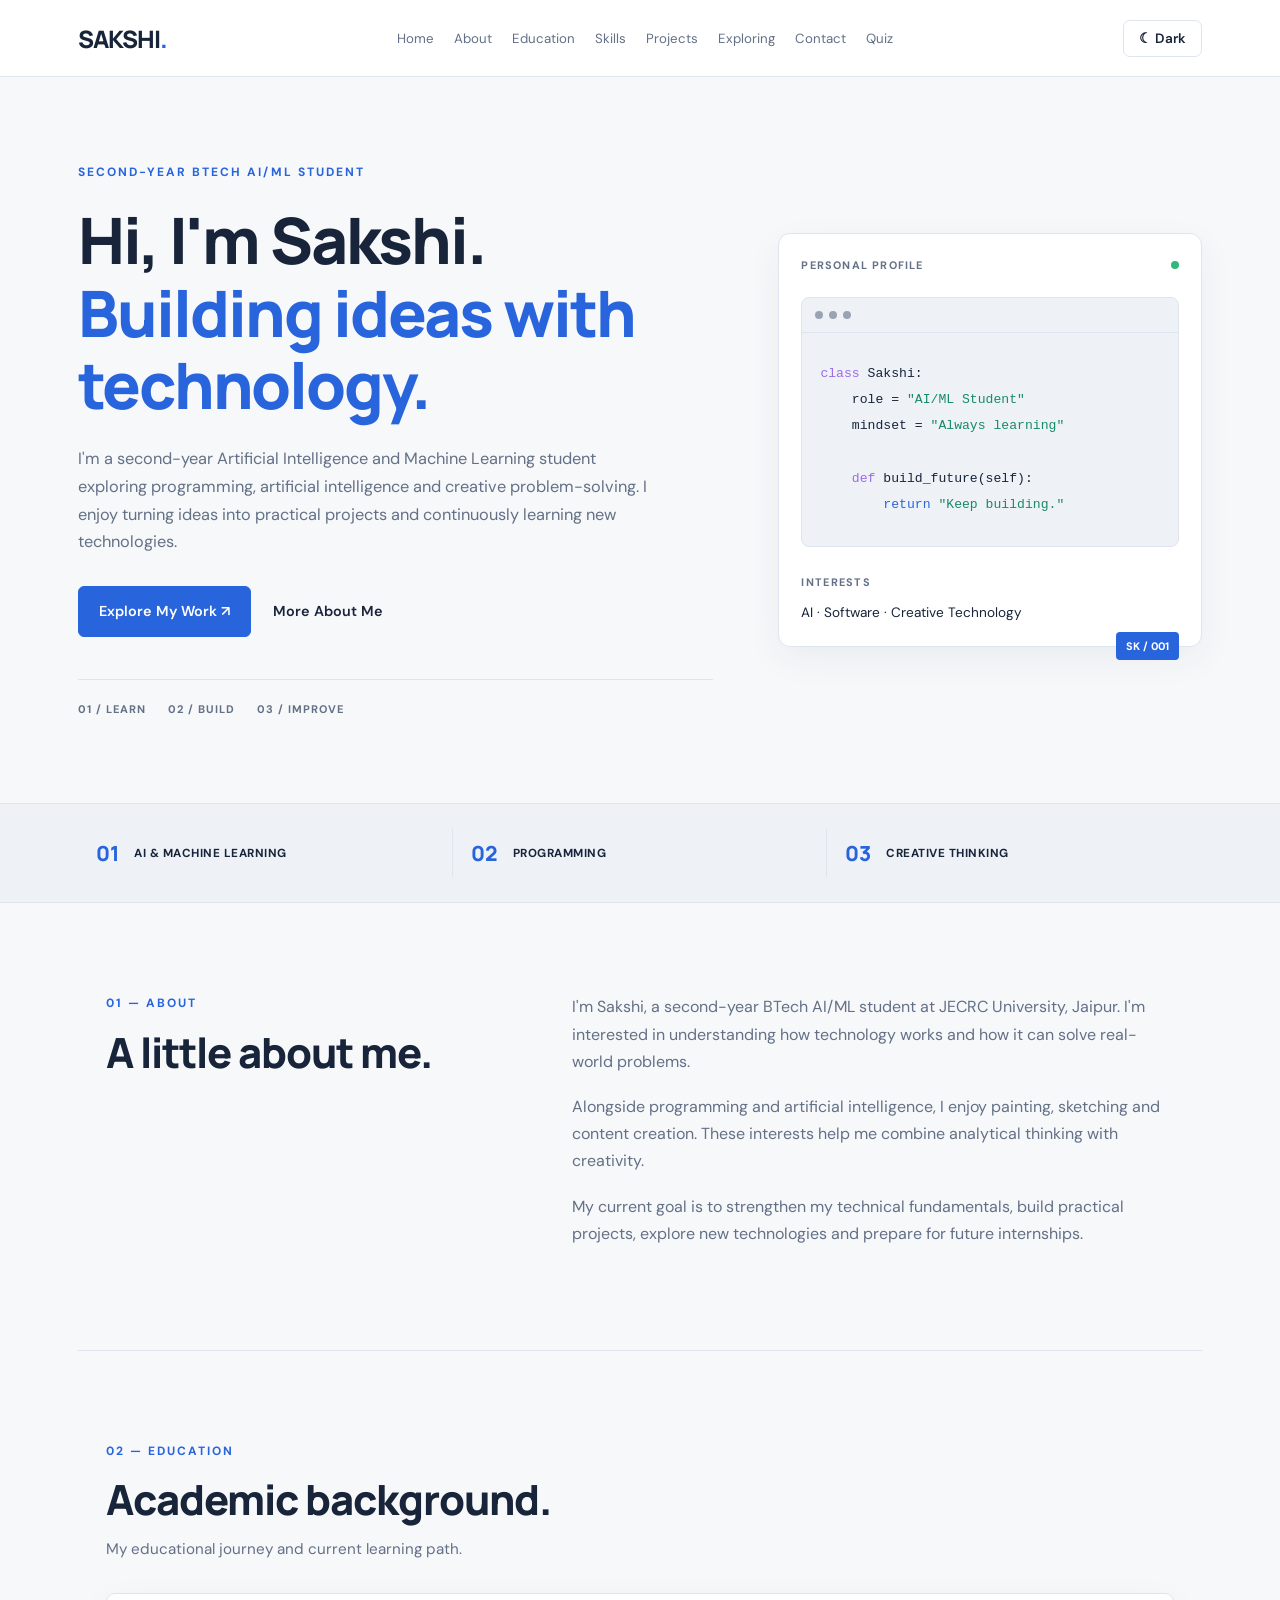
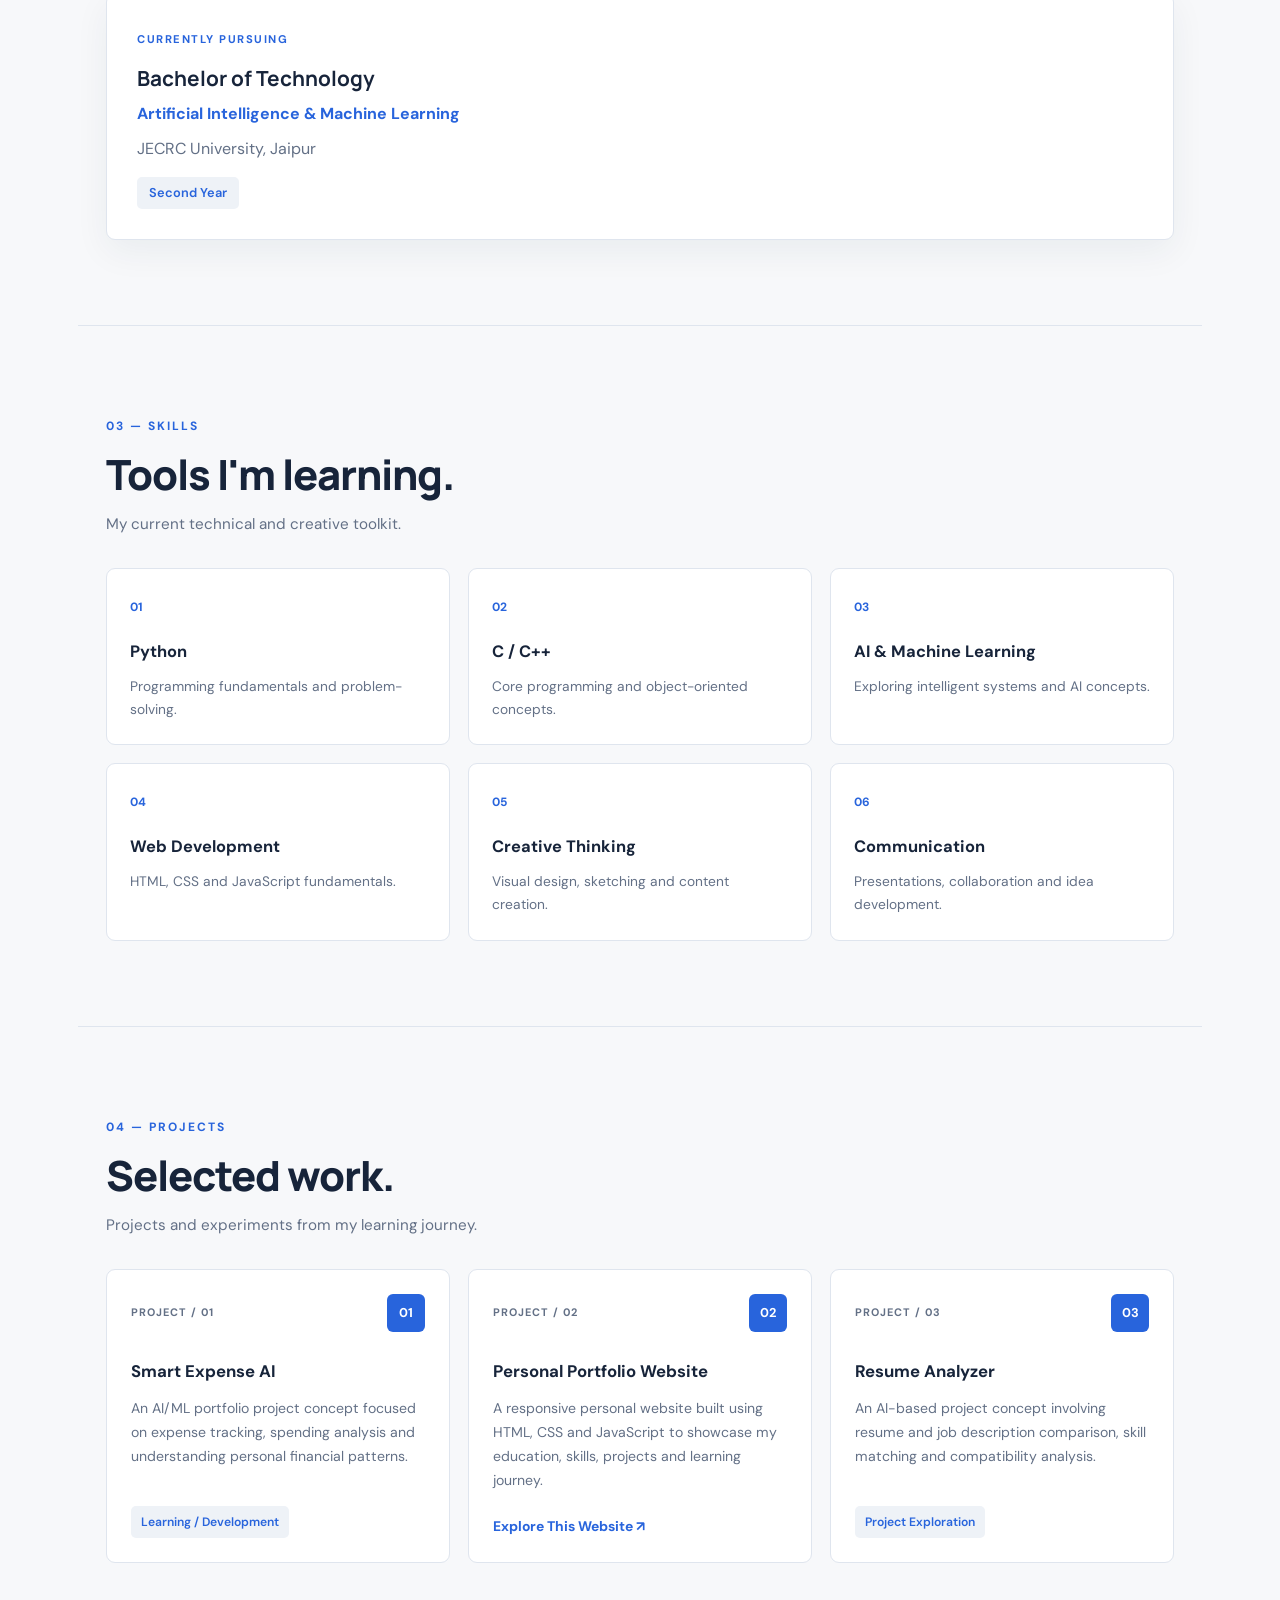
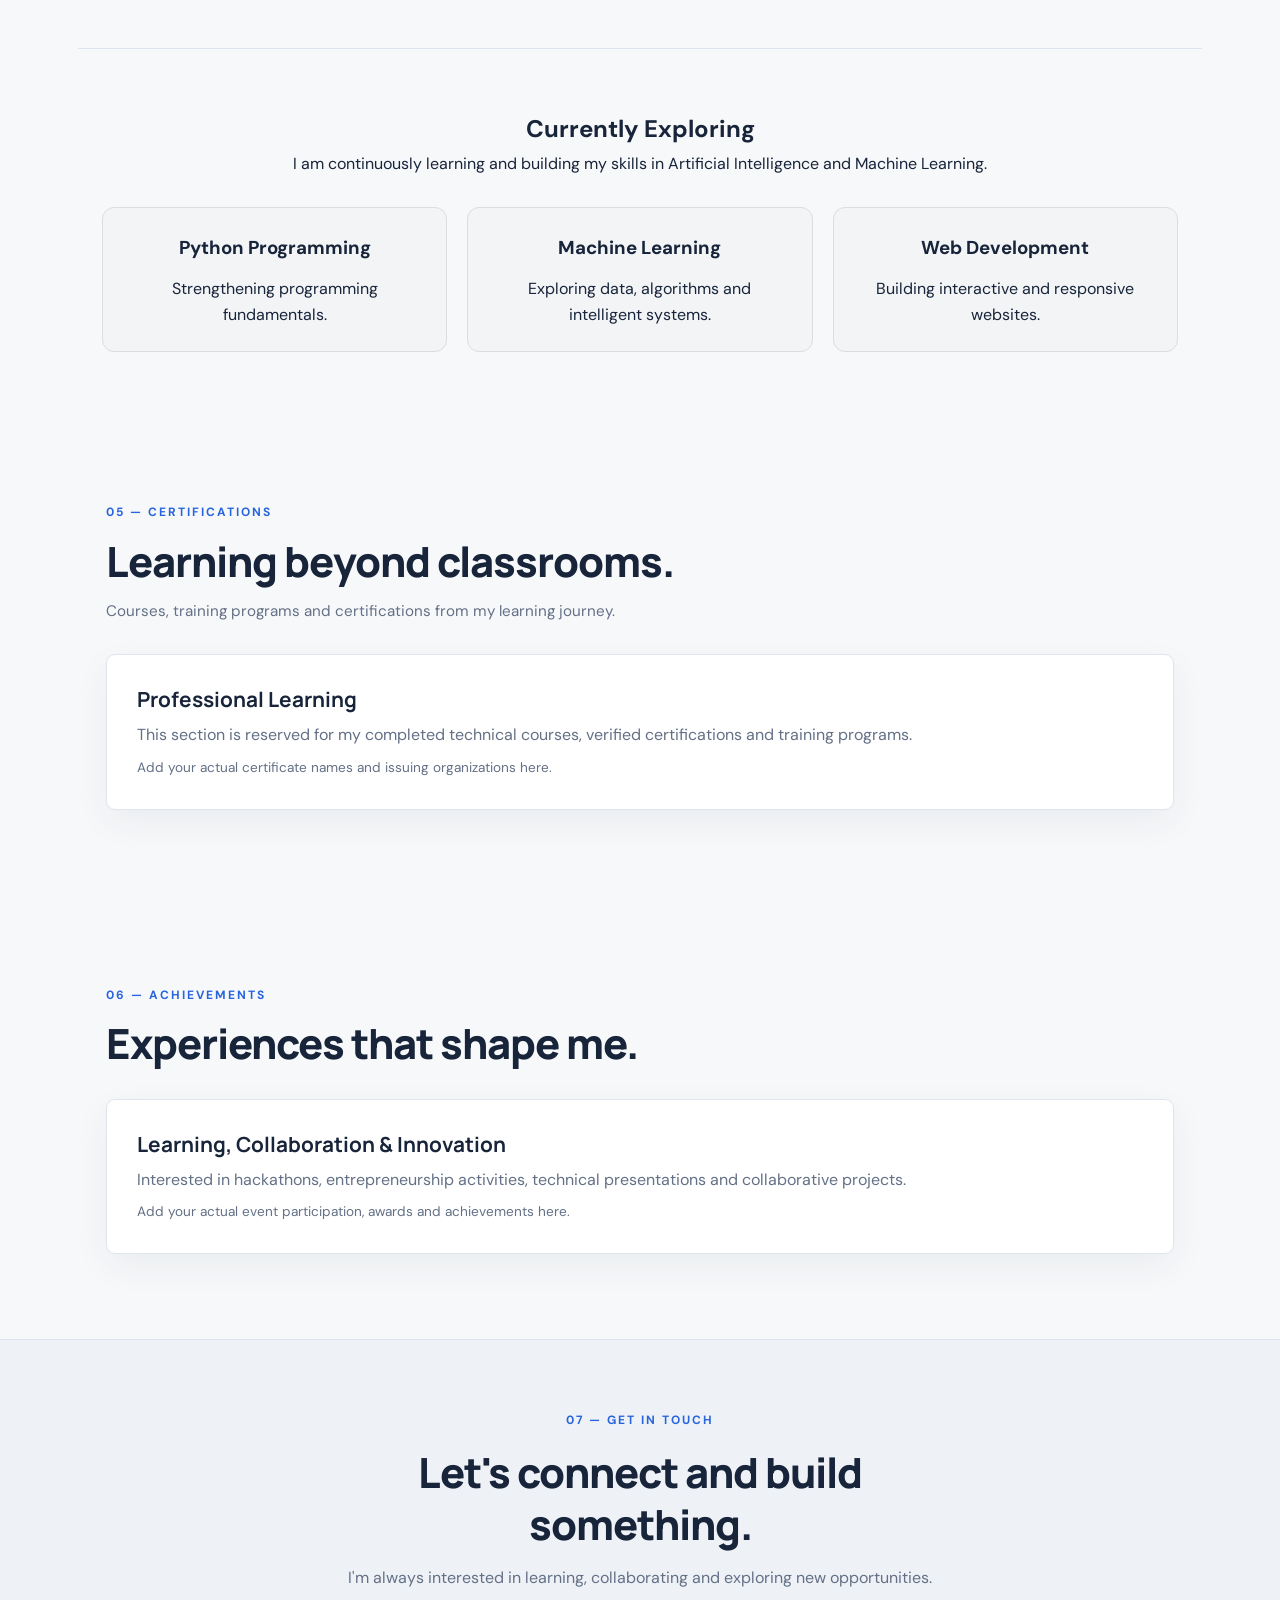
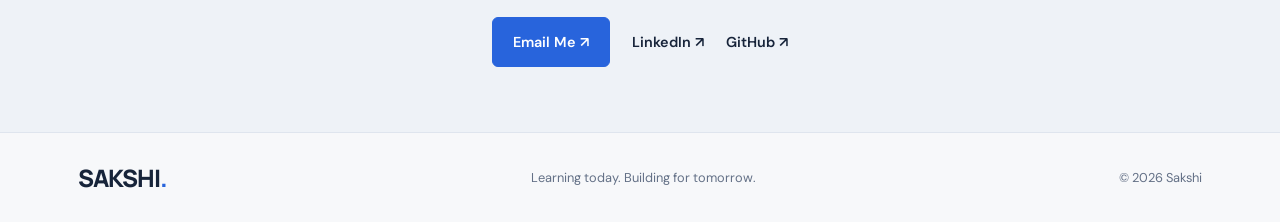
==== commit 6dcc57bb: "update portfolio content for second year" ====
--- a/index.html
+++ b/index.html
@@ -1,4 +1,3 @@
-
 
 <!DOCTYPE html>
 <html lang="en">
@@ -10,23 +9,21 @@
     <link rel="stylesheet" href="style.css">
     <script src="script.js" defer></script>
 </head>
-
 <body>
 
 <header class="site-header">
     <nav class="navbar">
         <a href="#home" class="logo">SAKSHI<span>.</span></a>
-
         <ul class="nav-links">
             <li><a href="#home">Home</a></li>
             <li><a href="#about">About</a></li>
             <li><a href="#education">Education</a></li>
             <li><a href="#skills">Skills</a></li>
             <li><a href="#projects">Projects</a></li>
+            <li><a href="#currently-exploring">Exploring</a></li>
             <li><a href="#contact">Contact</a></li>
             <li><a href="quiz.html">Quiz</a></li>
         </ul>
-
         <button id="theme-toggle" type="button" aria-label="Toggle dark mode">
             <span class="light-label">☾ Dark</span>
             <span class="dark-label">☀ Light</span>
@@ -36,28 +33,20 @@
 
 <main>
 
-    <!-- HOME -->
     <section id="home" class="hero">
         <div class="hero-content">
-            <p class="eyebrow">BTECH AI/ML STUDENT</p>
-
-            <h1>
-                Hi, I'm Sakshi.<br>
-                <span>Building ideas with technology.</span>
-            </h1>
-
+            <p class="eyebrow">SECOND-YEAR BTECH AI/ML STUDENT</p>
+            <h1>Hi, I'm Sakshi.<br><span>Building ideas with technology.</span></h1>
             <p class="hero-description">
                 I'm a second-year Artificial Intelligence and Machine Learning
                 student exploring programming, artificial intelligence and
                 creative problem-solving. I enjoy turning ideas into practical
                 projects and continuously learning new technologies.
             </p>
-
             <div class="hero-actions">
                 <a href="#projects" class="button">Explore My Work ↗</a>
                 <a href="#about" class="secondary-link">More About Me</a>
             </div>
-
             <div class="hero-meta">
                 <span>01 / LEARN</span>
                 <span>02 / BUILD</span>
@@ -70,12 +59,8 @@
                 <span>PERSONAL PROFILE</span>
                 <span class="status-dot"></span>
             </div>
-
             <div class="code-window">
-                <div class="window-controls">
-                    <span></span><span></span><span></span>
-                </div>
-
+                <div class="window-controls"><span></span><span></span><span></span></div>
                 <pre><code><span class="code-purple">class</span> Sakshi:
     role = <span class="code-green">"AI/ML Student"</span>
     mindset = <span class="code-green">"Always learning"</span>
@@ -83,52 +68,36 @@
     <span class="code-purple">def</span> build_future(self):
         <span class="code-blue">return</span> <span class="code-green">"Keep building."</span></code></pre>
             </div>
-
             <div class="visual-bottom">
                 <span>INTERESTS</span>
                 <p>AI · Software · Creative Technology</p>
             </div>
-
             <div class="visual-index">SK / 001</div>
         </div>
     </section>
 
-    <!-- QUICK INFO -->
     <section class="quick-info">
-        <div>
-            <span class="info-number">01</span>
-            <p>AI & MACHINE LEARNING</p>
-        </div>
-        <div>
-            <span class="info-number">02</span>
-            <p>PROGRAMMING</p>
-        </div>
-        <div>
-            <span class="info-number">03</span>
-            <p>CREATIVE THINKING</p>
-        </div>
-    </section>
-
-    <!-- ABOUT -->
+        <div><span class="info-number">01</span><p>AI & MACHINE LEARNING</p></div>
+        <div><span class="info-number">02</span><p>PROGRAMMING</p></div>
+        <div><span class="info-number">03</span><p>CREATIVE THINKING</p></div>
+    </section>
+
     <section id="about" class="section about-section">
         <div class="section-heading">
             <span class="section-number">01 — ABOUT</span>
             <h2>A little about me.</h2>
         </div>
-
         <div class="about-content">
             <p>
-                I'm Sakshi, a first-year BTech AI/ML student at JECRC University,
+                I'm Sakshi, a second-year BTech AI/ML student at JECRC University,
                 Jaipur. I'm interested in understanding how technology works
                 and how it can solve real-world problems.
             </p>
-
             <p>
                 Alongside programming and artificial intelligence, I enjoy
                 painting, sketching and content creation. These interests
                 help me combine analytical thinking with creativity.
             </p>
-
             <p>
                 My current goal is to strengthen my technical fundamentals,
                 build practical projects, explore new technologies and
@@ -137,62 +106,53 @@
         </div>
     </section>
 
-    <!-- EDUCATION -->
     <section id="education" class="section education-section">
         <div class="section-heading">
             <span class="section-number">02 — EDUCATION</span>
             <h2>Academic background.</h2>
             <p>My educational journey and current learning path.</p>
         </div>
-
         <div class="education-card">
             <span class="card-tag">CURRENTLY PURSUING</span>
             <h3>Bachelor of Technology</h3>
             <h4>Artificial Intelligence & Machine Learning</h4>
             <p>JECRC University, Jaipur</p>
-            <span class="education-year">First Year</span>
-        </div>
-    </section>
-
-    <!-- SKILLS -->
+            <span class="education-year">Second Year</span>
+        </div>
+    </section>
+
     <section id="skills" class="section skills-section">
         <div class="section-heading">
             <span class="section-number">03 — SKILLS</span>
             <h2>Tools I'm learning.</h2>
             <p>My current technical and creative toolkit.</p>
         </div>
-
         <div class="skills-grid">
             <article class="skill-card">
                 <span class="skill-index">01</span>
                 <h3>Python</h3>
                 <p>Programming fundamentals and problem-solving.</p>
             </article>
-
             <article class="skill-card">
                 <span class="skill-index">02</span>
                 <h3>C / C++</h3>
                 <p>Core programming and object-oriented concepts.</p>
             </article>
-
             <article class="skill-card">
                 <span class="skill-index">03</span>
                 <h3>AI & Machine Learning</h3>
                 <p>Exploring intelligent systems and AI concepts.</p>
             </article>
-
             <article class="skill-card">
                 <span class="skill-index">04</span>
                 <h3>Web Development</h3>
                 <p>HTML, CSS and JavaScript fundamentals.</p>
             </article>
-
             <article class="skill-card">
                 <span class="skill-index">05</span>
                 <h3>Creative Thinking</h3>
                 <p>Visual design, sketching and content creation.</p>
             </article>
-
             <article class="skill-card">
                 <span class="skill-index">06</span>
                 <h3>Communication</h3>
@@ -201,164 +161,86 @@
         </div>
     </section>
 
-    <!-- PROJECTS -->
     <section id="projects" class="section projects-section">
         <div class="section-heading">
             <span class="section-number">04 — PROJECTS</span>
             <h2>Selected work.</h2>
             <p>Projects and experiments from my learning journey.</p>
         </div>
-
         <div class="projects-grid">
-
             <article class="project-card">
-                <div class="project-header">
-                    <span>PROJECT / 01</span>
-                    <span class="project-symbol">01</span>
-                </div>
-
+                <div class="project-header"><span>PROJECT / 01</span><span class="project-symbol">01</span></div>
                 <h3>Smart Expense AI</h3>
-
-                <p>
-                    An AI/ML portfolio project concept focused on expense
-                    tracking, spending analysis and understanding personal
-                    financial patterns.
-                </p>
-
+                <p>An AI/ML portfolio project concept focused on expense tracking, spending analysis and understanding personal financial patterns.</p>
                 <span class="project-status">Learning / Development</span>
             </article>
-
             <article class="project-card">
-                <div class="project-header">
-                    <span>PROJECT / 02</span>
-                    <span class="project-symbol">02</span>
-                </div>
-
+                <div class="project-header"><span>PROJECT / 02</span><span class="project-symbol">02</span></div>
                 <h3>Personal Portfolio Website</h3>
-
-                <p>
-                    A responsive personal website built using HTML, CSS
-                    and JavaScript to showcase my education, skills,
-                    projects and learning journey.
-                </p>
-
+                <p>A responsive personal website built using HTML, CSS and JavaScript to showcase my education, skills, projects and learning journey.</p>
                 <a href="#home">Explore This Website ↗</a>
             </article>
-
             <article class="project-card">
-                <div class="project-header">
-                    <span>PROJECT / 03</span>
-                    <span class="project-symbol">03</span>
-                </div>
-
+                <div class="project-header"><span>PROJECT / 03</span><span class="project-symbol">03</span></div>
                 <h3>Resume Analyzer</h3>
-
-                <p>
-                    An AI-based project concept involving resume and job
-                    description comparison, skill matching and
-                    compatibility analysis.
-                </p>
-
+                <p>An AI-based project concept involving resume and job description comparison, skill matching and compatibility analysis.</p>
                 <span class="project-status">Project Exploration</span>
             </article>
-
-        </div>
-    </section>
-    
-<section id="currently-exploring" class="exploring">
-  <h2>Currently Exploring</h2>
-  <p>
-    I am continuously learning and building my
-    skills in Artificial Intelligence and Machine
-    Learning.
-  </p>
-
-  <div class="exploring-items">
-    <div class="exploring-card">
-      <h3>Python Programming</h3>
-      <p>Strengthening programming fundamentals.</p>
-    </div>
-
-    <div class="exploring-card">
-      <h3>Machine Learning</h3>
-      <p>Exploring data, algorithms and intelligent systems.</p>
-    </div>
-
-    <div class="exploring-card">
-      <h3>Web Development</h3>
-      <p>Building interactive and responsive websites.</p>
-    </div>
-  </div>
-</section>
-
-
-    <!-- CERTIFICATIONS -->
+        </div>
+    </section>
+
+    <section id="currently-exploring" class="exploring">
+        <h2>Currently Exploring</h2>
+        <p>I am continuously learning and building my skills in Artificial Intelligence and Machine Learning.</p>
+        <div class="exploring-items">
+            <article class="exploring-card">
+                <h3>Python Programming</h3>
+                <p>Strengthening programming fundamentals.</p>
+            </article>
+            <article class="exploring-card">
+                <h3>Machine Learning</h3>
+                <p>Exploring data, algorithms and intelligent systems.</p>
+            </article>
+            <article class="exploring-card">
+                <h3>Web Development</h3>
+                <p>Building interactive and responsive websites.</p>
+            </article>
+        </div>
+    </section>
+
     <section id="certifications" class="section">
         <div class="section-heading">
             <span class="section-number">05 — CERTIFICATIONS</span>
             <h2>Learning beyond classrooms.</h2>
-            <p>
-                Courses, training programs and certifications from my
-                learning journey.
-            </p>
-        </div>
-
+            <p>Courses, training programs and certifications from my learning journey.</p>
+        </div>
         <div class="info-card">
             <h3>Professional Learning</h3>
-            <p>
-                This section is reserved for my completed technical
-                courses, verified certifications and training programs.
-            </p>
-            <p class="muted-text">
-                Add your actual certificate names and issuing organizations here.
-            </p>
-        </div>
-    </section>
-
-    <!-- ACHIEVEMENTS -->
+            <p>This section is reserved for my completed technical courses, verified certifications and training programs.</p>
+            <p class="muted-text">Add your actual certificate names and issuing organizations here.</p>
+        </div>
+    </section>
+
     <section id="achievements" class="section">
         <div class="section-heading">
             <span class="section-number">06 — ACHIEVEMENTS</span>
             <h2>Experiences that shape me.</h2>
         </div>
-
         <div class="info-card">
             <h3>Learning, Collaboration & Innovation</h3>
-            <p>
-                Interested in hackathons, entrepreneurship activities,
-                technical presentations and collaborative projects.
-            </p>
-            <p class="muted-text">
-                Add your actual event participation, awards and achievements here.
-            </p>
-        </div>
-    </section>
-
-    <!-- CONTACT -->
+            <p>Interested in hackathons, entrepreneurship activities, technical presentations and collaborative projects.</p>
+            <p class="muted-text">Add your actual event participation, awards and achievements here.</p>
+        </div>
+    </section>
+
     <section id="contact" class="contact-section">
         <span class="section-number">07 — GET IN TOUCH</span>
-
         <h2>Let's connect and build something.</h2>
-
-        <p>
-            I'm always interested in learning, collaborating and
-            exploring new opportunities.
-        </p>
-
+        <p>I'm always interested in learning, collaborating and exploring new opportunities.</p>
         <div class="contact-links">
-            <a href="mailto:YOUR_EMAIL@example.com" class="button">
-                Email Me ↗
-            </a>
-
-            <a href="YOUR_LINKEDIN_URL" target="_blank"
-               rel="noopener noreferrer" class="secondary-link">
-                LinkedIn ↗
-            </a>
-
-            <a href="YOUR_GITHUB_URL" target="_blank"
-               rel="noopener noreferrer" class="secondary-link">
-                GitHub ↗
-            </a>
+            <a href="mailto:YOUR_EMAIL@example.com" class="button">Email Me ↗</a>
+            <a href="YOUR_LINKEDIN_URL" target="_blank" rel="noopener noreferrer" class="secondary-link">LinkedIn ↗</a>
+            <a href="YOUR_GITHUB_URL" target="_blank" rel="noopener noreferrer" class="secondary-link">GitHub ↗</a>
         </div>
     </section>
 
--- a/style.css
+++ b/style.css
@@ -894,3 +894,30 @@
         padding: 20px;
     }
 }
+
+.exploring {
+  padding: 60px 8%;
+  text-align: center;
+}
+
+.exploring-items {
+  display: grid;
+  grid-template-columns: repeat(auto-fit, minmax(200px, 1fr));
+  gap: 20px;
+  margin-top: 30px;
+}
+
+.exploring-card {
+  padding: 24px;
+  border-radius: 12px;
+  background: var(--card-bg, #f3f4f6);
+  border: 1px solid var(--border-color, #ddd);
+}
+
+.exploring-card h3 {
+  margin-bottom: 12px;
+}
+
+.exploring-card p {
+  line-height: 1.6;
+}
